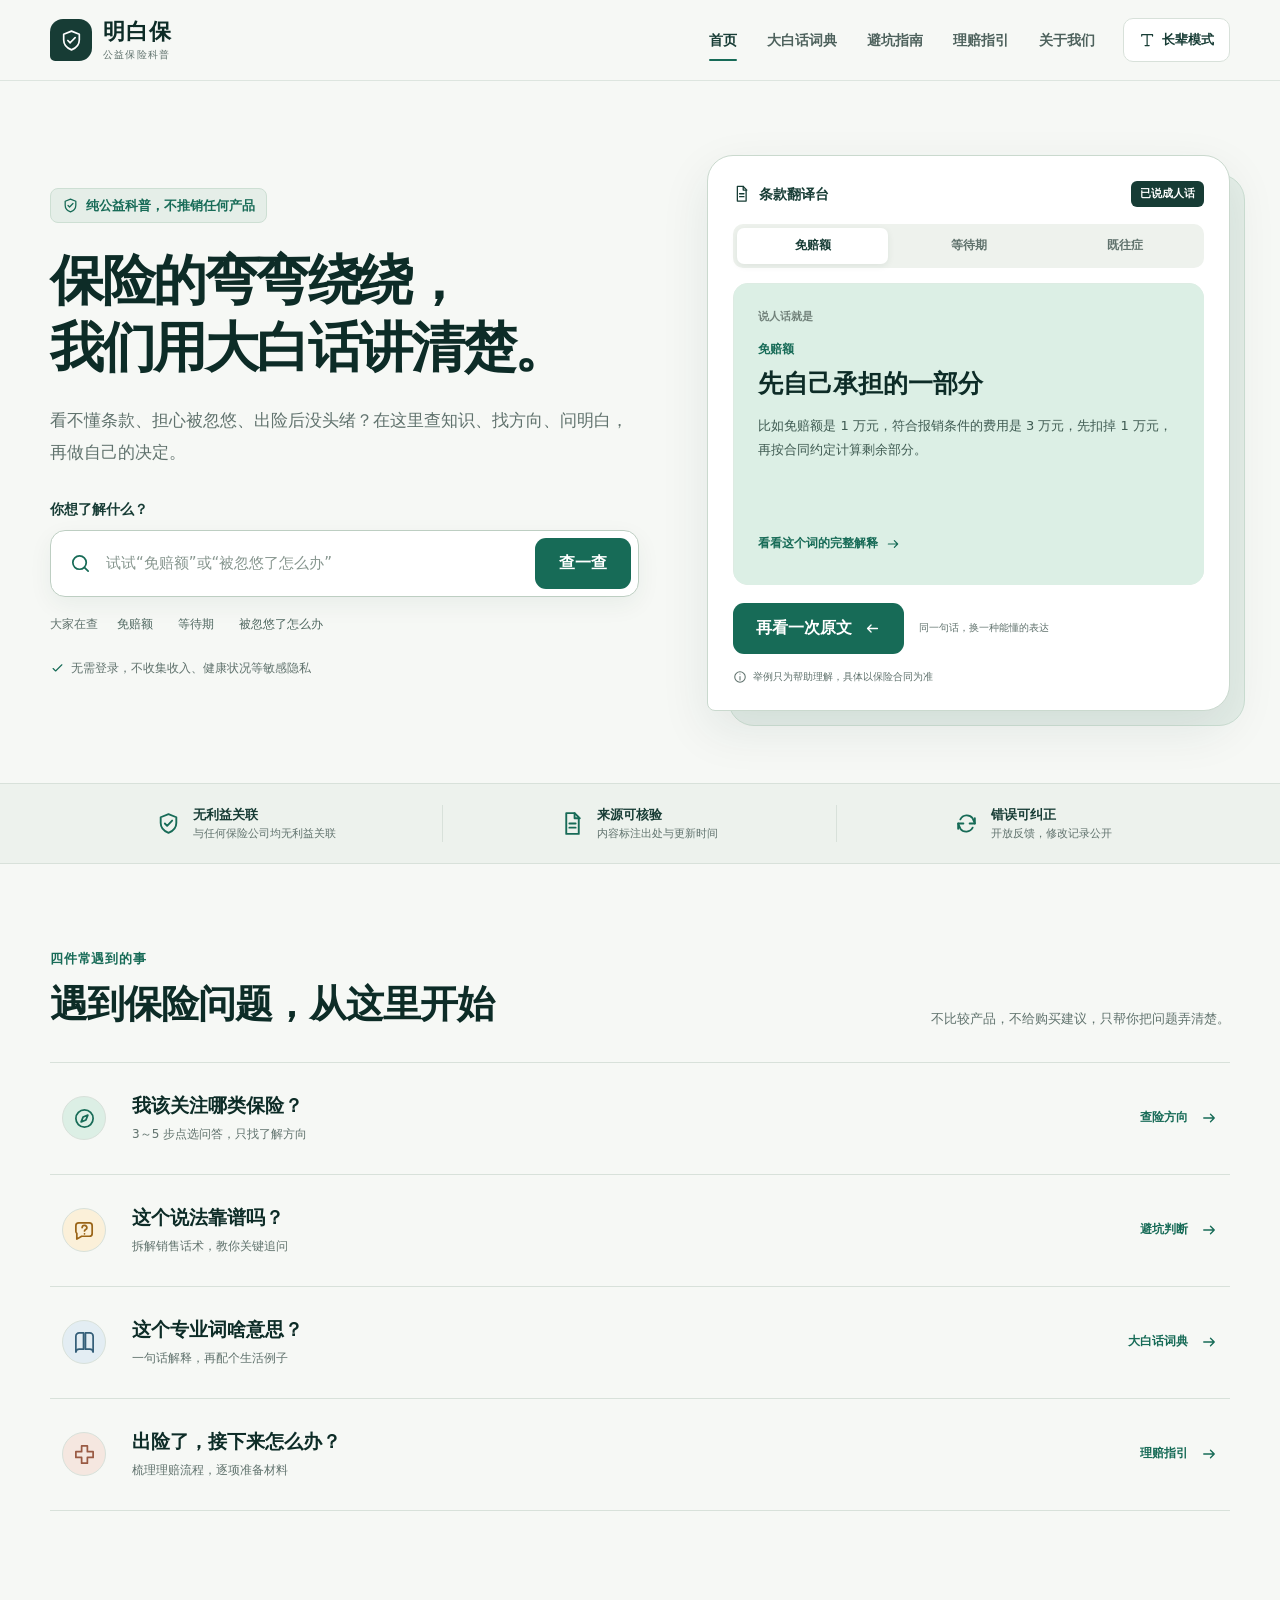
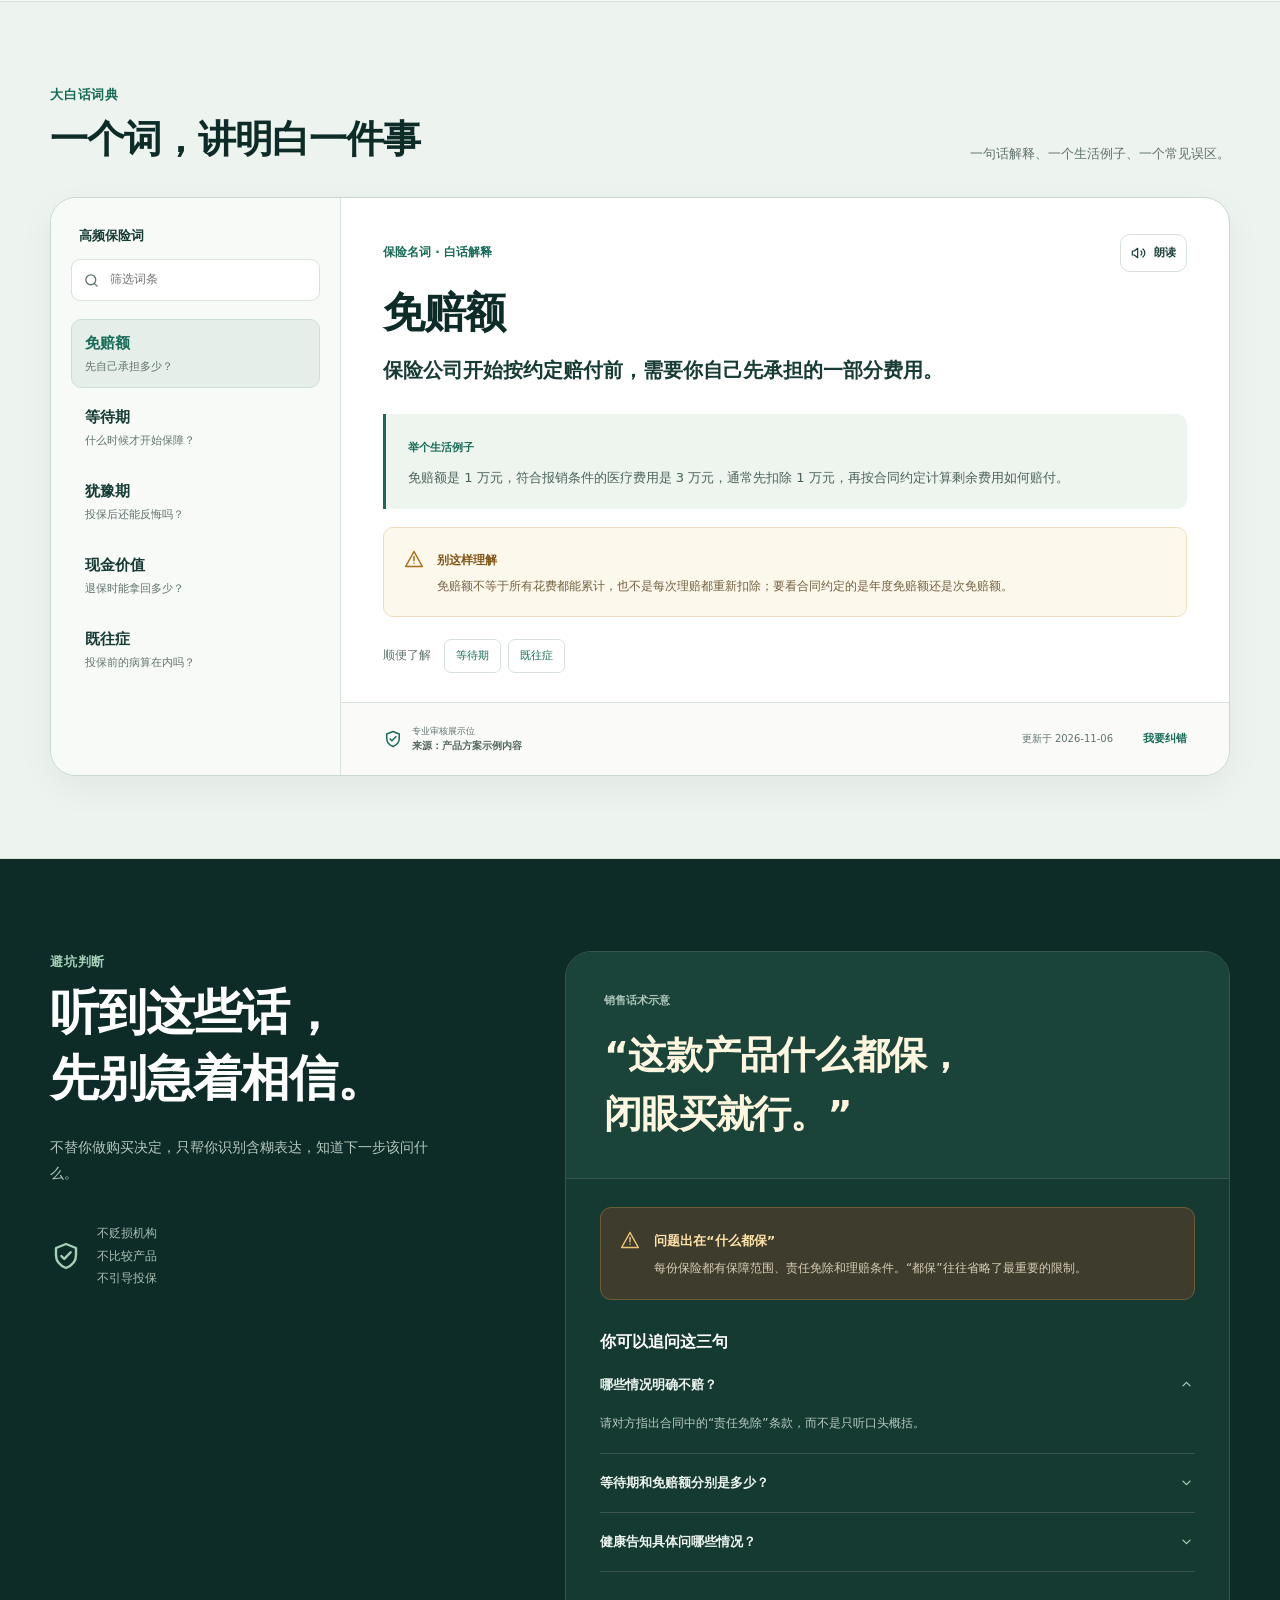
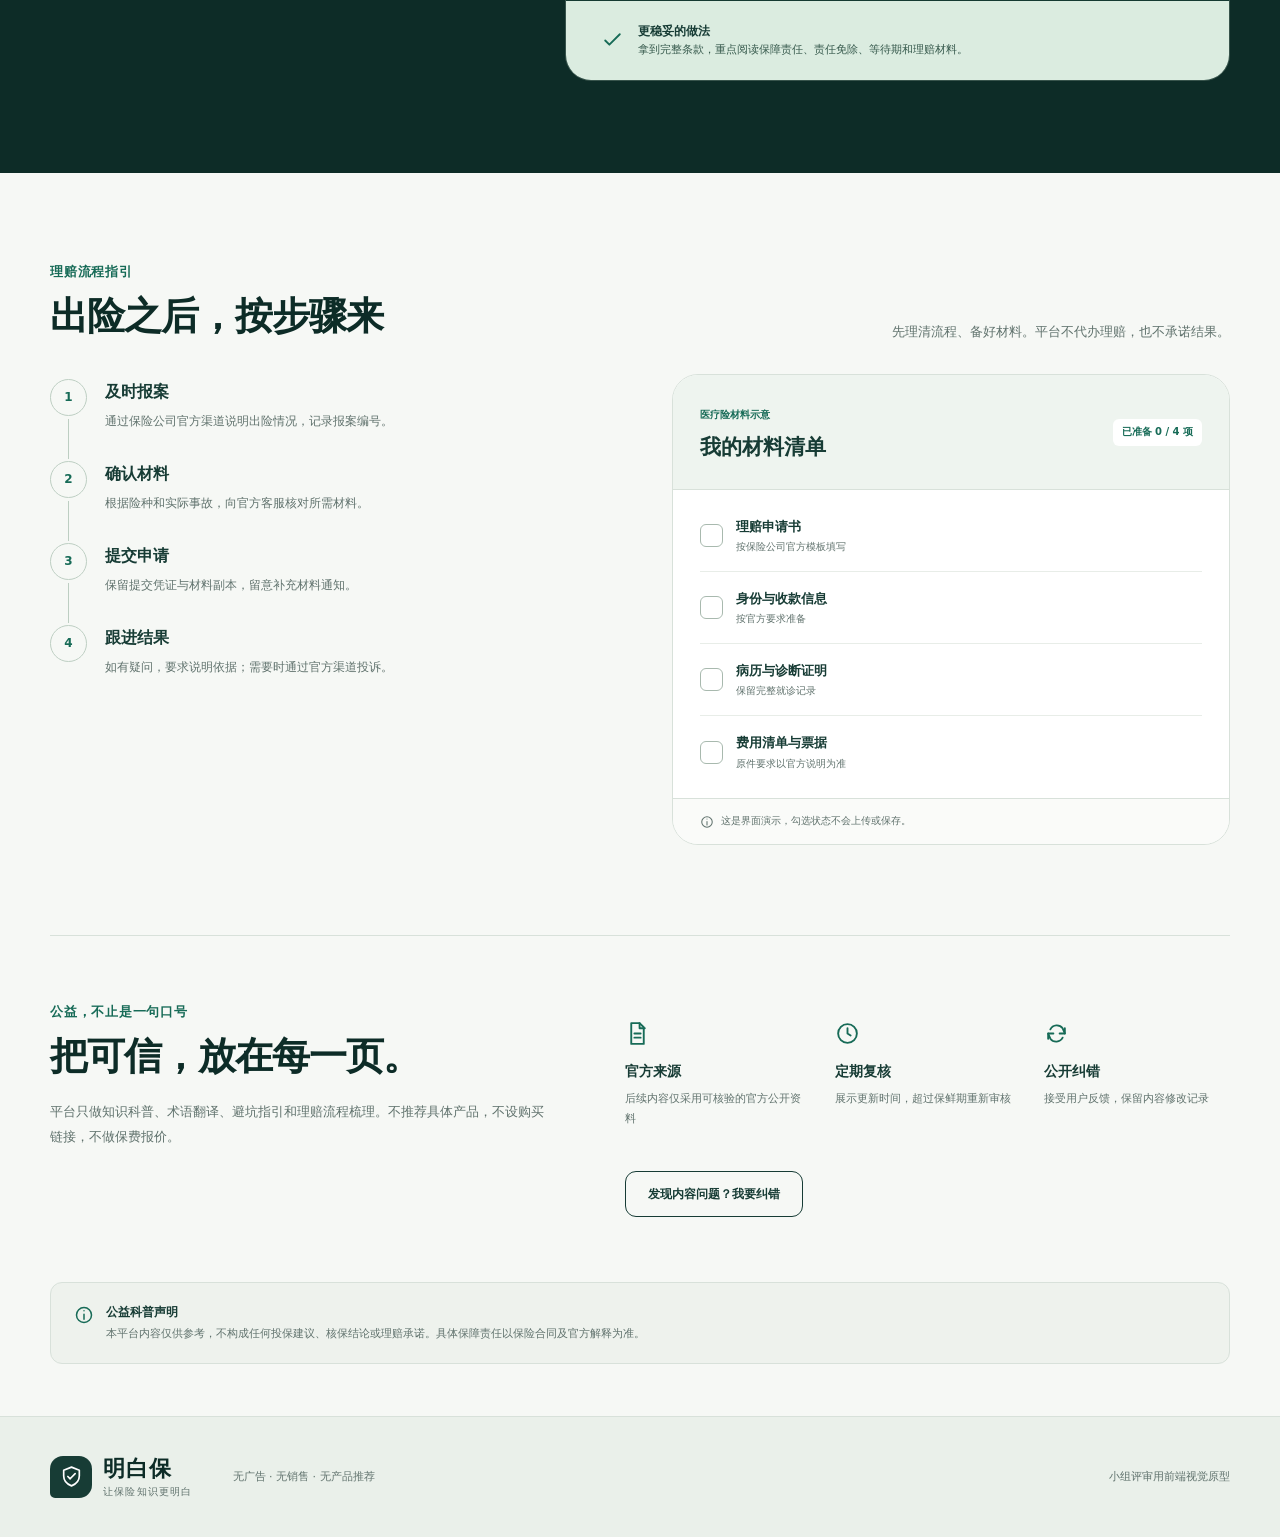
==== index.html @ 511a03c6 "Add files via upload" ====
<!doctype html>
<html lang="zh-CN">
<head>
  <meta charset="utf-8">
  <meta name="viewport" content="width=device-width, initial-scale=1">
  <meta name="description" content="明白保是一个不卖保险、没有广告的公益保险知识科普查询平台视觉原型。">
  <title>明白保｜公益保险知识科普</title>
  <link rel="icon" href="data:image/svg+xml,%3Csvg xmlns='http://www.w3.org/2000/svg' viewBox='0 0 64 64'%3E%3Crect width='64' height='64' rx='18' fill='%23173c35'/%3E%3Cpath d='M32 12 16 19v12c0 10 7 17 16 21 9-4 16-11 16-21V19L32 12Z' fill='none' stroke='white' stroke-width='4'/%3E%3Cpath d='m23 31 6 6 12-13' fill='none' stroke='white' stroke-width='4' stroke-linecap='round' stroke-linejoin='round'/%3E%3C/svg%3E">
  <link rel="stylesheet" href="styles.css">
  <script src="script.js" defer></script>
</head>
<body id="top">
  <a class="skip-link" href="#main">跳到主要内容</a>
  <svg class="icon-library" aria-hidden="true">
    <symbol id="i-search" viewBox="0 0 24 24"><circle cx="11" cy="11" r="7"></circle><path d="m20 20-4-4"></path></symbol>
    <symbol id="i-shield" viewBox="0 0 24 24"><path d="M12 3 4.5 6v5.5c0 4.7 3.2 7.8 7.5 9.5 4.3-1.7 7.5-4.8 7.5-9.5V6L12 3Z"></path><path d="m8.5 12 2.2 2.2 4.8-5"></path></symbol>
    <symbol id="i-compass" viewBox="0 0 24 24"><circle cx="12" cy="12" r="9"></circle><path d="m15.5 8.5-2 5-5 2 2-5 5-2Z"></path></symbol>
    <symbol id="i-message" viewBox="0 0 24 24"><path d="M20 15a3 3 0 0 1-3 3H9l-5 3v-6a3 3 0 0 1-1-2V7a3 3 0 0 1 3-3h11a3 3 0 0 1 3 3v8Z"></path><path d="M9.5 9a2.5 2.5 0 0 1 5 .5c0 1.5-2.5 1.5-2.5 3M12 15.5h.01"></path></symbol>
    <symbol id="i-book" viewBox="0 0 24 24"><path d="M3 5.5A3.5 3.5 0 0 1 6.5 2H11v17H6.5A3.5 3.5 0 0 0 3 22V5.5ZM21 5.5A3.5 3.5 0 0 0 17.5 2H13v17h4.5A3.5 3.5 0 0 1 21 22V5.5Z"></path></symbol>
    <symbol id="i-health" viewBox="0 0 24 24"><path d="M9 3h6v6h6v6h-6v6H9v-6H3V9h6V3Z"></path></symbol>
    <symbol id="i-arrow" viewBox="0 0 24 24"><path d="M5 12h14M14 7l5 5-5 5"></path></symbol>
    <symbol id="i-check" viewBox="0 0 24 24"><path d="m5 12 4 4L19 6"></path></symbol>
    <symbol id="i-type" viewBox="0 0 24 24"><path d="M4 6V4h16v2M9 20h6M12 4v16"></path></symbol>
    <symbol id="i-menu" viewBox="0 0 24 24"><path d="M4 7h16M4 12h16M4 17h16"></path></symbol>
    <symbol id="i-close" viewBox="0 0 24 24"><path d="m6 6 12 12M18 6 6 18"></path></symbol>
    <symbol id="i-file" viewBox="0 0 24 24"><path d="M6 2h8l4 4v16H6V2Z"></path><path d="M14 2v5h5M9 12h6M9 16h6"></path></symbol>
    <symbol id="i-info" viewBox="0 0 24 24"><circle cx="12" cy="12" r="9"></circle><path d="M12 11v6M12 7h.01"></path></symbol>
    <symbol id="i-alert" viewBox="0 0 24 24"><path d="m12 3 10 18H2L12 3Z"></path><path d="M12 9v5M12 17h.01"></path></symbol>
    <symbol id="i-clock" viewBox="0 0 24 24"><circle cx="12" cy="12" r="9"></circle><path d="M12 7v5l3 2"></path></symbol>
    <symbol id="i-refresh" viewBox="0 0 24 24"><path d="M20 7v5h-5M4 17v-5h5"></path><path d="M6.1 8a7 7 0 0 1 11.8-1L20 12M4 12l2.1 5a7 7 0 0 0 11.8-1"></path></symbol>
    <symbol id="i-volume" viewBox="0 0 24 24"><path d="M5 9H2v6h3l5 4V5L5 9ZM15 9a4 4 0 0 1 0 6M18 6a8 8 0 0 1 0 12"></path></symbol>
    <symbol id="i-chevron" viewBox="0 0 24 24"><path d="m7 10 5 5 5-5"></path></symbol>
  </svg>

  <header class="site-header">
    <div class="header-inner container">
      <a class="brand" href="#top" aria-label="明白保首页">
        <span class="brand-mark"><svg><use href="#i-shield"></use></svg></span>
        <span class="brand-name">明白保<small>公益保险科普</small></span>
      </a>
      <nav class="main-nav" id="main-nav" aria-label="主导航">
        <a class="active" href="#top">首页</a>
        <a href="#dictionary">大白话词典</a>
        <a href="#pitfalls">避坑指南</a>
        <a href="#claims">理赔指引</a>
        <a href="#about">关于我们</a>
      </nav>
      <div class="header-actions">
        <button class="elder-button" id="elder-toggle" type="button" aria-pressed="false">
          <svg><use href="#i-type"></use></svg><span>长辈模式</span>
        </button>
        <button class="menu-button icon-button" id="menu-toggle" type="button" aria-label="打开导航" aria-expanded="false" aria-controls="main-nav">
          <svg><use href="#i-menu"></use></svg>
        </button>
      </div>
    </div>
  </header>

  <section class="elder-toolbar" id="elder-toolbar" aria-label="长辈模式工具" hidden>
    <div class="container">
      <span><svg><use href="#i-check"></use></svg>简洁阅读模式：只保留重要内容</span>
      <button id="elder-read-page" type="button" aria-pressed="false"><svg><use href="#i-volume"></use></svg><span>朗读本页</span></button>
    </div>
  </section>

  <main id="main">
    <section class="hero container" aria-labelledby="hero-title">
      <div class="hero-copy">
        <div class="public-badge"><svg><use href="#i-shield"></use></svg>纯公益科普，不推销任何产品</div>
        <h1 id="hero-title">保险的弯弯绕绕，<br>我们用大白话讲清楚。</h1>
        <p class="hero-description">看不懂条款、担心被忽悠、出险后没头绪？在这里查知识、找方向、问明白，再做自己的决定。</p>
        <div class="search-area">
          <form class="hero-search" id="search-form" role="search">
            <label for="site-search">你想了解什么？</label>
            <div class="search-control">
              <svg><use href="#i-search"></use></svg>
              <input id="site-search" type="search" autocomplete="off" placeholder="试试“免赔额”或“被忽悠了怎么办”">
              <button class="primary-button" type="submit">查一查</button>
            </div>
            <div class="search-results" id="search-results" aria-live="polite" hidden></div>
          </form>
          <div class="quick-search" aria-label="热门搜索">
            <span>大家在查</span>
            <button type="button" data-query="免赔额">免赔额</button>
            <button type="button" data-query="等待期">等待期</button>
            <button type="button" data-query="被忽悠了怎么办">被忽悠了怎么办</button>
          </div>
        </div>
        <p class="privacy-note"><svg><use href="#i-check"></use></svg>无需登录，不收集收入、健康状况等敏感隐私</p>
      </div>

      <div class="translation-demo" id="translation-demo" aria-label="可操作的条款翻译示例">
        <div class="demo-heading">
          <span><svg><use href="#i-file"></use></svg>条款翻译台</span>
          <span class="demo-tag" id="translation-state">条款原文</span>
        </div>
        <div class="translation-picker" role="group" aria-label="选择一条示例条款">
          <button class="active" type="button" data-translation-term="免赔额">免赔额</button>
          <button type="button" data-translation-term="等待期">等待期</button>
          <button type="button" data-translation-term="既往症">既往症</button>
        </div>
        <div class="translation-stage" id="translation-stage">
          <div class="translation-layer original-layer" id="original-layer">
            <span class="excerpt-label">条款原文 · 示意</span>
            <p id="translation-original">“在一个保单年度内，符合约定的医疗费用，需先扣除年度免赔额，再按约定比例给付……”</p>
            <span class="layer-caption">每个字都认识，连起来却看不懂？</span>
          </div>
          <div class="translation-layer plain-layer" id="plain-layer" aria-hidden="true" inert>
            <span class="excerpt-label">说人话就是</span>
            <div class="term-line"><span id="translation-term">免赔额</span><strong id="translation-headline">先自己承担的一部分</strong></div>
            <p id="translation-example">比如免赔额是 1 万元，符合报销条件的费用是 3 万元，先扣掉 1 万元，再按合同约定计算剩余部分。</p>
            <button class="text-button" id="translation-more" type="button" data-open-term="免赔额">看看这个词的完整解释<svg><use href="#i-arrow"></use></svg></button>
          </div>
        </div>
        <div class="translation-actions">
          <button class="primary-button translate-button" id="translate-toggle" type="button" aria-pressed="false"><span>翻译成大白话</span><svg><use href="#i-arrow"></use></svg></button>
          <span>同一句话，换一种能懂的表达</span>
        </div>
        <div class="demo-footnote"><svg><use href="#i-info"></use></svg>举例只为帮助理解，具体以保险合同为准</div>
      </div>
    </section>

    <section class="trust-strip" aria-label="平台信任承诺">
      <div class="container trust-inner">
        <div><svg><use href="#i-shield"></use></svg><span><strong>无利益关联</strong>与任何保险公司均无利益关联</span></div>
        <div><svg><use href="#i-file"></use></svg><span><strong>来源可核验</strong>内容标注出处与更新时间</span></div>
        <div><svg><use href="#i-refresh"></use></svg><span><strong>错误可纠正</strong>开放反馈，修改记录公开</span></div>
      </div>
    </section>

    <section class="tasks-section container" aria-labelledby="tasks-title">
      <div class="section-heading">
        <div><p class="section-kicker">四件常遇到的事</p><h2 id="tasks-title">遇到保险问题，从这里开始</h2></div>
        <p>不比较产品，不给购买建议，只帮你把问题弄清楚。</p>
      </div>
      <div class="task-grid">
        <button class="task-card direction" type="button" id="direction-open">
          <span class="task-icon"><svg><use href="#i-compass"></use></svg></span>
          <span class="task-content"><strong>我该关注哪类保险？</strong><span>3～5 步点选问答，只找了解方向</span></span>
          <span class="task-action">查险方向<svg><use href="#i-arrow"></use></svg></span>
        </button>
        <a class="task-card warning" href="#pitfalls">
          <span class="task-icon"><svg><use href="#i-message"></use></svg></span>
          <span class="task-content"><strong>这个说法靠谱吗？</strong><span>拆解销售话术，教你关键追问</span></span>
          <span class="task-action">避坑判断<svg><use href="#i-arrow"></use></svg></span>
        </a>
        <a class="task-card dictionary" href="#dictionary">
          <span class="task-icon"><svg><use href="#i-book"></use></svg></span>
          <span class="task-content"><strong>这个专业词啥意思？</strong><span>一句话解释，再配个生活例子</span></span>
          <span class="task-action">大白话词典<svg><use href="#i-arrow"></use></svg></span>
        </a>
        <a class="task-card claims" href="#claims">
          <span class="task-icon"><svg><use href="#i-health"></use></svg></span>
          <span class="task-content"><strong>出险了，接下来怎么办？</strong><span>梳理理赔流程，逐项准备材料</span></span>
          <span class="task-action">理赔指引<svg><use href="#i-arrow"></use></svg></span>
        </a>
      </div>
    </section>

    <section class="dictionary-section" id="dictionary" aria-labelledby="dictionary-title">
      <div class="container">
        <div class="section-heading dictionary-heading">
          <div><p class="section-kicker">大白话词典</p><h2 id="dictionary-title">一个词，讲明白一件事</h2></div>
          <p>一句话解释、一个生活例子、一个常见误区。</p>
        </div>
        <div class="dictionary-workspace">
          <div class="term-browser">
            <label for="term-filter">高频保险词</label>
            <div class="term-filter"><svg><use href="#i-search"></use></svg><input id="term-filter" type="search" placeholder="筛选词条"></div>
            <div class="term-list" role="tablist" aria-label="保险词条">
              <button class="term-tab active" type="button" role="tab" aria-selected="true" data-term="免赔额"><span>免赔额</span><small>先自己承担多少？</small></button>
              <button class="term-tab" type="button" role="tab" aria-selected="false" data-term="等待期"><span>等待期</span><small>什么时候才开始保障？</small></button>
              <button class="term-tab" type="button" role="tab" aria-selected="false" data-term="犹豫期"><span>犹豫期</span><small>投保后还能反悔吗？</small></button>
              <button class="term-tab" type="button" role="tab" aria-selected="false" data-term="现金价值"><span>现金价值</span><small>退保时能拿回多少？</small></button>
              <button class="term-tab" type="button" role="tab" aria-selected="false" data-term="既往症"><span>既往症</span><small>投保前的病算在内吗？</small></button>
            </div>
          </div>
          <article class="term-article" aria-live="polite">
            <div class="article-topline"><span class="article-category">保险名词 · 白话解释</span><button class="sound-button" id="read-term" type="button"><svg><use href="#i-volume"></use></svg>朗读</button></div>
            <h3 id="term-title">免赔额</h3>
            <p class="term-plain" id="term-plain">保险公司开始按约定赔付前，需要你自己先承担的一部分费用。</p>
            <div class="example-box"><span>举个生活例子</span><p id="term-example">免赔额是 1 万元，符合报销条件的医疗费用是 3 万元，通常先扣除 1 万元，再按合同约定计算剩余费用如何赔付。</p></div>
            <div class="misconception"><svg><use href="#i-alert"></use></svg><div><strong>别这样理解</strong><p id="term-misconception">免赔额不等于所有花费都能累计，也不是每次理赔都重新扣除；要看合同约定的是年度免赔额还是次免赔额。</p></div></div>
            <div class="related-terms"><span>顺便了解</span><div id="related-terms"><button type="button" data-open-term="等待期">等待期</button><button type="button" data-open-term="既往症">既往症</button></div></div>
            <footer class="article-source"><div><svg><use href="#i-shield"></use></svg><span>专业审核展示位<strong>来源：产品方案示例内容</strong></span></div><span class="update-time">更新于 2026-11-06</span><button type="button" class="correction-open">我要纠错</button></footer>
          </article>
        </div>
      </div>
    </section>

    <section class="pitfalls-section" id="pitfalls" aria-labelledby="pitfalls-title">
      <div class="container pitfalls-layout">
        <div class="pitfalls-intro">
          <p class="section-kicker">避坑判断</p>
          <h2 id="pitfalls-title">听到这些话，<br>先别急着相信。</h2>
          <p>不替你做购买决定，只帮你识别含糊表达，知道下一步该问什么。</p>
          <div class="pitfall-rule"><svg><use href="#i-shield"></use></svg><span>不贬损机构<br>不比较产品<br>不引导投保</span></div>
        </div>
        <div class="pitch-analysis">
          <div class="pitch-quote"><span>销售话术示意</span><blockquote>“这款产品什么都保，<br>闭眼买就行。”</blockquote></div>
          <div class="risk-point"><svg><use href="#i-alert"></use></svg><div><strong>问题出在“什么都保”</strong><p>每份保险都有保障范围、责任免除和理赔条件。“都保”往往省略了最重要的限制。</p></div></div>
          <div class="questions-block">
            <h3>你可以追问这三句</h3>
            <details open><summary>哪些情况明确不赔？<svg><use href="#i-chevron"></use></svg></summary><p>请对方指出合同中的“责任免除”条款，而不是只听口头概括。</p></details>
            <details><summary>等待期和免赔额分别是多少？<svg><use href="#i-chevron"></use></svg></summary><p>问清时间、金额和计算方式，并核对合同对应位置。</p></details>
            <details><summary>健康告知具体问哪些情况？<svg><use href="#i-chevron"></use></svg></summary><p>按书面问题如实回答，不凭“这个不用说”的口头承诺省略。</p></details>
          </div>
          <div class="correct-action"><svg><use href="#i-check"></use></svg><span><strong>更稳妥的做法</strong>拿到完整条款，重点阅读保障责任、责任免除、等待期和理赔材料。</span></div>
        </div>
      </div>
    </section>

    <section class="claims-section container" id="claims" aria-labelledby="claims-title">
      <div class="section-heading">
        <div><p class="section-kicker">理赔流程指引</p><h2 id="claims-title">出险之后，按步骤来</h2></div>
        <p>先理清流程、备好材料。平台不代办理赔，也不承诺结果。</p>
      </div>
      <div class="claims-layout">
        <ol class="claim-timeline">
          <li><span>1</span><div><strong>及时报案</strong><p>通过保险公司官方渠道说明出险情况，记录报案编号。</p></div></li>
          <li><span>2</span><div><strong>确认材料</strong><p>根据险种和实际事故，向官方客服核对所需材料。</p></div></li>
          <li><span>3</span><div><strong>提交申请</strong><p>保留提交凭证与材料副本，留意补充材料通知。</p></div></li>
          <li><span>4</span><div><strong>跟进结果</strong><p>如有疑问，要求说明依据；需要时通过官方渠道投诉。</p></div></li>
        </ol>
        <div class="materials-card">
          <div class="materials-heading"><div><span>医疗险材料示意</span><h3>我的材料清单</h3></div><span id="material-progress">已准备 0 / 4 项</span></div>
          <div class="material-list">
            <label><input type="checkbox"><span class="custom-check"><svg><use href="#i-check"></use></svg></span><span><strong>理赔申请书</strong><small>按保险公司官方模板填写</small></span></label>
            <label><input type="checkbox"><span class="custom-check"><svg><use href="#i-check"></use></svg></span><span><strong>身份与收款信息</strong><small>按官方要求准备</small></span></label>
            <label><input type="checkbox"><span class="custom-check"><svg><use href="#i-check"></use></svg></span><span><strong>病历与诊断证明</strong><small>保留完整就诊记录</small></span></label>
            <label><input type="checkbox"><span class="custom-check"><svg><use href="#i-check"></use></svg></span><span><strong>费用清单与票据</strong><small>原件要求以官方说明为准</small></span></label>
          </div>
          <p class="materials-note"><svg><use href="#i-info"></use></svg>这是界面演示，勾选状态不会上传或保存。</p>
        </div>
      </div>
    </section>

    <section class="about-section container" id="about" aria-labelledby="about-title">
      <div class="about-copy"><p class="section-kicker">公益，不止是一句口号</p><h2 id="about-title">把可信，放在每一页。</h2><p>平台只做知识科普、术语翻译、避坑指引和理赔流程梳理。不推荐具体产品，不设购买链接，不做保费报价。</p></div>
      <div class="about-principles">
        <div><svg><use href="#i-file"></use></svg><strong>官方来源</strong><span>后续内容仅采用可核验的官方公开资料</span></div>
        <div><svg><use href="#i-clock"></use></svg><strong>定期复核</strong><span>展示更新时间，超过保鲜期重新审核</span></div>
        <div><svg><use href="#i-refresh"></use></svg><strong>公开纠错</strong><span>接受用户反馈，保留内容修改记录</span></div>
      </div>
      <button class="secondary-button correction-open" type="button">发现内容问题？我要纠错</button>
    </section>

    <div class="disclaimer container" role="note"><svg><use href="#i-info"></use></svg><p><strong>公益科普声明</strong>本平台内容仅供参考，不构成任何投保建议、核保结论或理赔承诺。具体保障责任以保险合同及官方解释为准。</p></div>
  </main>

  <footer class="site-footer">
    <div class="container footer-inner">
      <a class="brand footer-brand" href="#top"><span class="brand-mark"><svg><use href="#i-shield"></use></svg></span><span class="brand-name">明白保<small>让保险知识更明白</small></span></a>
      <p>无广告 · 无销售 · 无产品推荐</p>
      <p class="prototype-label">小组评审用前端视觉原型</p>
    </div>
  </footer>

  <dialog class="direction-dialog" id="direction-dialog" aria-labelledby="direction-title">
    <button class="dialog-close icon-button" type="button" data-close-dialog aria-label="关闭"><svg><use href="#i-close"></use></svg></button>
    <div class="dialog-badge"><svg><use href="#i-compass"></use></svg>查险方向 · 交互预览</div>
    <h2 id="direction-title">先了解你，再给出关注方向</h2>
    <p class="dialog-description">不采集收入，不推荐具体产品。以下为静态演示。</p>
    <div class="wizard-progress"><span id="wizard-progress-bar"></span></div>
    <div id="wizard-content"></div>
    <p class="wizard-note"><svg><use href="#i-shield"></use></svg>结果仅用于知识科普，不构成投保建议</p>
  </dialog>

  <dialog class="correction-dialog" id="correction-dialog" aria-labelledby="correction-title">
    <button class="dialog-close icon-button" type="button" data-close-dialog aria-label="关闭"><svg><use href="#i-close"></use></svg></button>
    <div class="dialog-badge"><svg><use href="#i-refresh"></use></svg>内容纠错</div>
    <h2 id="correction-title">哪里需要改正？</h2>
    <p class="dialog-description">无需填写姓名或联系方式。当前为外观原型，不会发送数据。</p>
    <form id="correction-form">
      <label for="correction-content">问题描述</label>
      <textarea id="correction-content" rows="5" required placeholder="请指出词条内容、来源或其他问题"></textarea>
      <button class="primary-button" type="submit">预览提交反馈</button>
    </form>
  </dialog>

  <div class="toast" id="toast" role="status" hidden></div>
</body>
</html>
---- styles.css ----
@charset "UTF-8";

:root {
  --ink: #173c35;
  --ink-deep: #0d2c27;
  --text: #243b36;
  --muted: #60726d;
  --paper: #f6f8f5;
  --white: #ffffff;
  --sage: #e5eee8;
  --sage-deep: #cddfd3;
  --green: #176b57;
  --green-hover: #105544;
  --mint: #dcefe5;
  --amber: #d79a38;
  --amber-soft: #fbf0d9;
  --blue-soft: #e3edf3;
  --red-soft: #f5e7e0;
  --border: #d8e1da;
  --focus: #246fd1;
  --ease-out: cubic-bezier(0.23, 1, 0.32, 1);
  --ease-in-out: cubic-bezier(0.77, 0, 0.175, 1);
  --shadow: 0 18px 50px rgba(23, 60, 53, 0.09);
  --radius-large: 26px;
  --radius-medium: 16px;
  color-scheme: light;
  font-family: "Microsoft YaHei", "PingFang SC", "Noto Sans CJK SC", system-ui, sans-serif;
  font-size: 16px;
  scroll-behavior: smooth;
}

:root.large-text { font-size: 118.75%; }

* { box-sizing: border-box; }
body { margin: 0; background: var(--paper); color: var(--text); line-height: 1.65; -webkit-font-smoothing: antialiased; }
button, input, textarea { font: inherit; }
button, a { -webkit-tap-highlight-color: transparent; }
button { color: inherit; }
a { color: inherit; text-decoration: none; }
button { cursor: pointer; }
svg { width: 1.25em; height: 1.25em; fill: none; stroke: currentColor; stroke-width: 1.8; stroke-linecap: round; stroke-linejoin: round; flex: 0 0 auto; }
p, h1, h2, h3, blockquote { margin: 0; }
button, input, textarea, summary { outline-offset: 4px; }
:focus-visible { outline: 3px solid var(--focus); }
::selection { background: #c6e5d5; color: var(--ink-deep); }
[hidden] { display: none !important; }
section[id] { scroll-margin-top: 100px; }
.container { width: min(1180px, calc(100% - 48px)); margin-inline: auto; }
.icon-library { position: absolute; width: 0; height: 0; overflow: hidden; }
.skip-link { position: fixed; z-index: 100; left: 16px; top: 12px; padding: 10px 16px; background: var(--white); color: var(--ink); border-radius: 8px; transform: translateY(-160%); }
.skip-link:focus { transform: translateY(0); }

.site-header { position: sticky; z-index: 30; top: 0; background: rgba(246, 248, 245, 0.94); border-bottom: 1px solid rgba(216, 225, 218, 0.8); backdrop-filter: blur(16px); }
.header-inner { min-height: 80px; display: flex; align-items: center; justify-content: space-between; gap: 28px; }
.brand { display: inline-flex; align-items: center; gap: 11px; flex: 0 0 auto; }
.brand-mark { display: grid; place-items: center; width: 42px; height: 42px; border-radius: 13px 13px 13px 5px; background: var(--ink); color: var(--white); }
.brand-mark svg { width: 25px; height: 25px; stroke-width: 1.6; }
.brand-name { color: var(--ink-deep); font-size: 22px; font-weight: 800; line-height: 1.15; letter-spacing: 0.04em; }
.brand-name small { display: block; margin-top: 5px; color: var(--muted); font-size: 10px; font-weight: 500; letter-spacing: 0.12em; }
.main-nav { display: flex; align-items: center; gap: 30px; margin-left: auto; }
.main-nav a { position: relative; padding: 26px 0 24px; color: #4e625d; font-size: 14px; font-weight: 600; white-space: nowrap; transition: color 160ms ease; }
.main-nav a::after { content: ""; position: absolute; left: 0; right: 0; bottom: 16px; height: 2px; border-radius: 2px; background: var(--green); transform: scaleX(0); transition: transform 180ms var(--ease-out); }
.main-nav a.active { color: var(--ink); }
.main-nav a.active::after { transform: scaleX(1); }
.header-actions { display: flex; align-items: center; gap: 8px; }
.elder-button, .sound-button { min-height: 44px; display: inline-flex; align-items: center; justify-content: center; gap: 7px; padding: 9px 15px; border: 1px solid var(--border); border-radius: 10px; background: var(--white); color: var(--ink); font-size: 13px; font-weight: 700; transition: background-color 160ms ease, border-color 160ms ease, transform 140ms var(--ease-out); }
.elder-button[aria-pressed="true"] { background: var(--ink); border-color: var(--ink); color: var(--white); }
.icon-button { width: 44px; height: 44px; display: inline-grid; place-items: center; padding: 0; border: 0; border-radius: 10px; background: transparent; }
.menu-button { display: none; }
.primary-button, .secondary-button { min-height: 46px; display: inline-flex; align-items: center; justify-content: center; padding: 11px 22px; border: 1px solid transparent; border-radius: 11px; font-weight: 700; transition: background-color 160ms ease, transform 140ms var(--ease-out); }
.primary-button { background: var(--green); color: var(--white); }
.secondary-button { background: transparent; border-color: var(--ink); color: var(--ink); }
.primary-button:active, .secondary-button:active, .elder-button:active, .sound-button:active, .text-button:active, .task-card:active { transform: scale(0.98); }

.hero { display: grid; grid-template-columns: minmax(0, 1.06fr) minmax(400px, 0.94fr); gap: 68px; align-items: center; padding-top: 74px; padding-bottom: 72px; }
.public-badge { width: fit-content; display: flex; align-items: center; gap: 7px; margin-bottom: 24px; padding: 6px 11px; border: 1px solid var(--sage-deep); border-radius: 8px; background: var(--sage); color: var(--green); font-size: 13px; font-weight: 700; }
.public-badge svg { width: 17px; height: 17px; }
.hero h1 { max-width: 680px; color: var(--ink-deep); font-size: clamp(40px, 4.2vw, 62px); font-weight: 800; line-height: 1.25; letter-spacing: -0.045em; }
.hero-description { max-width: 590px; margin-top: 24px; color: var(--muted); font-size: 17px; line-height: 1.85; }
.search-area { position: relative; margin-top: 30px; }
.hero-search { position: relative; z-index: 5; }
.hero-search > label { display: block; margin-bottom: 9px; color: var(--ink); font-size: 14px; font-weight: 700; }
.search-control { min-height: 64px; display: flex; align-items: center; gap: 12px; padding: 7px 7px 7px 18px; border: 1px solid #bdcec2; border-radius: 15px; background: var(--white); box-shadow: 0 8px 25px rgba(23, 60, 53, 0.06); transition: border-color 160ms ease, box-shadow 160ms ease; }
.search-control:focus-within { border-color: var(--green); box-shadow: 0 0 0 4px rgba(23, 107, 87, 0.1); }
.search-control > svg { width: 23px; height: 23px; color: var(--green); }
.search-control input { min-width: 0; flex: 1; border: 0; outline: 0; background: transparent; color: var(--ink-deep); font-size: 15px; }
.search-control input::placeholder { color: #87968f; }
.search-control .primary-button { min-height: 48px; padding-inline: 23px; }
.quick-search { display: flex; flex-wrap: wrap; align-items: center; gap: 7px; margin-top: 12px; color: var(--muted); font-size: 12px; }
.quick-search > span { margin-right: 3px; }
.quick-search button { min-height: 32px; padding: 4px 9px; border: 0; border-radius: 7px; background: transparent; color: #4f6760; }
.quick-search button:hover { background: var(--sage); }
.privacy-note { display: flex; align-items: center; gap: 6px; margin-top: 18px; color: var(--muted); font-size: 12px; }
.privacy-note svg { width: 15px; height: 15px; color: var(--green); }
.search-results { position: absolute; top: calc(100% + 8px); left: 0; right: 0; overflow: hidden; padding: 7px; border: 1px solid var(--border); border-radius: 14px; background: var(--white); box-shadow: var(--shadow); transform-origin: top center; transition: opacity 160ms var(--ease-out), transform 160ms var(--ease-out); }
.search-results:not([hidden]) { opacity: 1; transform: translateY(0) scale(1); }
@starting-style { .search-results:not([hidden]) { opacity: 0; transform: translateY(-4px) scale(0.98); } }
.search-results button, .search-results a { width: 100%; display: flex; align-items: center; gap: 12px; min-height: 56px; padding: 10px 12px; border: 0; border-radius: 9px; background: transparent; text-align: left; }
.search-results button:hover, .search-results a:hover { background: var(--sage); }
.search-results button > svg, .search-results a > svg { color: var(--green); }
.search-results button span, .search-results a span { flex: 1; }
.search-results strong { display: block; color: var(--ink); font-size: 14px; }
.search-results small { display: block; color: var(--muted); font-size: 12px; }
.search-empty { padding: 18px 14px; color: var(--muted); font-size: 14px; }

.translation-demo { position: relative; padding: 25px; border: 1px solid #cad9ce; border-radius: var(--radius-large) var(--radius-large) var(--radius-large) 8px; background: var(--white); box-shadow: var(--shadow); }
.translation-demo::before { content: ""; position: absolute; z-index: -1; inset: 18px -16px -16px 20px; border: 1px solid var(--sage-deep); border-radius: var(--radius-large); background: var(--sage); }
.demo-heading { display: flex; align-items: center; justify-content: space-between; gap: 12px; padding-bottom: 17px; }
.demo-heading > span:first-child { display: flex; align-items: center; gap: 8px; color: var(--ink); font-size: 14px; font-weight: 800; }
.demo-tag { padding: 4px 9px; border-radius: 6px; background: var(--mint); color: var(--green); font-size: 11px; font-weight: 700; transition: background-color 160ms ease, color 160ms ease; }
.translation-demo.is-translated .demo-tag { background: var(--ink); color: var(--white); }
.translation-picker { display: flex; gap: 5px; margin-bottom: 15px; padding: 4px; border-radius: 10px; background: #eef2ed; }
.translation-picker button { min-height: 36px; flex: 1; padding: 6px 10px; border: 0; border-radius: 7px; background: transparent; color: var(--muted); font-size: 12px; font-weight: 700; transition: background-color 150ms ease, color 150ms ease, transform 140ms var(--ease-out); }
.translation-picker button.active { background: var(--white); color: var(--ink); box-shadow: 0 2px 7px rgba(23, 60, 53, 0.08); }
.translation-picker button:active { transform: scale(0.97); }
.translation-stage { display: grid; min-height: 302px; }
.translation-layer { grid-area: 1 / 1; min-width: 0; padding: 25px; border-radius: 15px; }
.original-layer { display: flex; flex-direction: column; border: 1px solid #e0e5df; background: #f5f6f3; transition: opacity 160ms var(--ease-out), transform 160ms var(--ease-out); }
.excerpt-label { color: #71817a; font-size: 11px; font-weight: 700; }
.original-layer > p { margin-top: 19px; color: #53655e; font-family: "SimSun", "Songti SC", serif; font-size: 17px; line-height: 2.05; }
.layer-caption { margin-top: auto; padding-top: 24px; color: #7b8a84; font-size: 11px; }
.plain-layer { display: flex; flex-direction: column; background: var(--mint); clip-path: inset(0 100% 0 0); opacity: 0; pointer-events: none; transform: translateY(8px); transition: clip-path 420ms var(--ease-in-out), opacity 180ms var(--ease-out), transform 420ms var(--ease-in-out); }
.translation-demo.is-translated .original-layer { opacity: 0; pointer-events: none; transform: translateY(-5px); }
.translation-demo.is-translated .plain-layer { clip-path: inset(0 0 0 0); opacity: 1; pointer-events: auto; transform: translateY(0); }
.term-line { display: flex; flex-direction: column; gap: 6px; margin-top: 14px; }
.term-line > span { color: var(--green); font-size: 12px; font-weight: 700; }
.term-line strong { color: var(--ink-deep); font-size: 25px; line-height: 1.4; }
.plain-layer > p { margin-top: 13px; color: #3f5b52; font-size: 13px; line-height: 1.85; }
.text-button { min-height: 44px; display: inline-flex; align-items: center; gap: 7px; margin-top: auto; padding: 12px 0 0; border: 0; background: transparent; color: var(--green); font-size: 12px; font-weight: 800; align-self: flex-start; }
.text-button svg { width: 16px; height: 16px; transition: transform 160ms var(--ease-out); }
.translation-actions { display: flex; align-items: center; gap: 15px; margin-top: 18px; }
.translate-button { gap: 12px; flex: 0 0 auto; }
.translate-button svg { width: 17px; height: 17px; transition: transform 200ms var(--ease-out); }
.translation-demo.is-translated .translate-button svg { transform: rotate(180deg); }
.translation-actions > span { color: var(--muted); font-size: 10px; line-height: 1.6; }
.demo-footnote { display: flex; align-items: center; gap: 6px; margin-top: 15px; color: var(--muted); font-size: 10px; }
.demo-footnote svg { width: 14px; height: 14px; }

.trust-strip { border-block: 1px solid var(--border); background: #edf2ed; }
.trust-inner { display: grid; grid-template-columns: repeat(3, 1fr); padding-block: 21px; }
.trust-inner > div { display: flex; align-items: center; justify-content: center; gap: 12px; padding-inline: 26px; border-right: 1px solid var(--border); }
.trust-inner > div:last-child { border-right: 0; }
.trust-inner svg { width: 25px; height: 25px; color: var(--green); }
.trust-inner span { color: var(--muted); font-size: 11px; line-height: 1.55; }
.trust-inner strong { display: block; color: var(--ink); font-size: 13px; }

.tasks-section { padding-top: 84px; padding-bottom: 90px; }
.section-heading { display: flex; align-items: flex-end; justify-content: space-between; gap: 40px; margin-bottom: 32px; }
.section-kicker { margin-bottom: 8px; color: var(--green); font-size: 13px; font-weight: 800; letter-spacing: 0.06em; }
.section-heading h2, .about-copy h2, .pitfalls-intro h2 { color: var(--ink-deep); font-size: clamp(29px, 3vw, 40px); line-height: 1.35; letter-spacing: -0.025em; }
.section-heading > p { max-width: 370px; color: var(--muted); font-size: 13px; text-align: right; }
.task-grid { display: grid; grid-template-columns: 1fr; border-top: 1px solid var(--border); }
.task-card { min-height: 112px; display: grid; grid-template-columns: 48px minmax(0, 1fr) auto; align-items: center; gap: 22px; padding: 20px 12px; border: 0; border-bottom: 1px solid var(--border); border-radius: 0; background: transparent; text-align: left; transition: background-color 160ms ease, transform 140ms var(--ease-out); }
.task-icon { width: 44px; height: 44px; display: grid; place-items: center; border: 1px solid var(--border); border-radius: 50%; color: var(--ink); }
.task-icon svg { width: 23px; height: 23px; }
.direction .task-icon { background: var(--mint); color: var(--green); }
.warning .task-icon { background: var(--amber-soft); color: #9a6417; }
.dictionary .task-icon { background: var(--blue-soft); color: #345e78; }
.claims .task-icon { background: var(--red-soft); color: #995a43; }
.task-content strong { display: block; color: var(--ink-deep); font-size: 19px; line-height: 1.5; }
.task-content > span { display: block; margin-top: 5px; color: var(--muted); font-size: 12px; }
.task-action { display: flex; align-items: center; gap: 12px; padding-left: 20px; color: var(--green); font-size: 12px; font-weight: 700; white-space: nowrap; }
.task-action svg { width: 18px; height: 18px; transition: transform 160ms var(--ease-out); }

.dictionary-section { padding-block: 82px; border-block: 1px solid var(--border); background: #edf3ee; }
.dictionary-workspace { display: grid; grid-template-columns: 290px minmax(0, 1fr); overflow: hidden; border: 1px solid #cad8ce; border-radius: var(--radius-large); background: var(--white); box-shadow: 0 12px 35px rgba(23, 60, 53, 0.05); }
.term-browser { padding: 27px 20px; border-right: 1px solid var(--border); background: #f8faf7; }
.term-browser > label { display: block; padding-inline: 8px; color: var(--ink); font-size: 13px; font-weight: 800; }
.term-filter { display: flex; align-items: center; gap: 8px; margin-top: 13px; padding: 0 11px; border: 1px solid var(--border); border-radius: 9px; background: var(--white); }
.term-filter svg { width: 17px; height: 17px; color: var(--muted); }
.term-filter input { width: 100%; min-height: 40px; border: 0; outline: 0; background: transparent; font-size: 12px; }
.term-list { display: flex; flex-direction: column; gap: 5px; margin-top: 18px; }
.term-tab { min-height: 65px; padding: 11px 13px; border: 1px solid transparent; border-radius: 10px; background: transparent; text-align: left; transition: background-color 150ms ease, border-color 150ms ease, transform 140ms var(--ease-out); }
.term-tab > span { display: block; color: var(--ink); font-size: 15px; font-weight: 800; }
.term-tab small { display: block; margin-top: 2px; color: var(--muted); font-size: 11px; }
.term-tab.active { border-color: var(--sage-deep); background: var(--sage); }
.term-tab.active > span { color: var(--green); }
.term-tab:active { transform: scale(0.98); }
.term-article { padding: 36px 42px 0; }
.article-topline { display: flex; align-items: center; justify-content: space-between; gap: 20px; }
.article-category { color: var(--green); font-size: 12px; font-weight: 700; }
.sound-button { min-height: 38px; padding: 6px 10px; background: transparent; font-size: 11px; }
.sound-button svg { width: 16px; height: 16px; }
.term-article h3 { margin-top: 14px; color: var(--ink-deep); font-size: 42px; line-height: 1.3; letter-spacing: -0.03em; }
.term-plain { max-width: 690px; margin-top: 13px; color: var(--ink); font-size: 20px; font-weight: 600; line-height: 1.75; }
.example-box { margin-top: 26px; padding: 19px 22px; border-left: 3px solid var(--green); border-radius: 0 10px 10px 0; background: #eef5ef; }
.example-box > span { color: var(--green); font-size: 11px; font-weight: 800; }
.example-box p { margin-top: 6px; color: #4a625a; font-size: 13px; line-height: 1.85; }
.misconception { display: flex; gap: 13px; margin-top: 18px; padding: 18px 20px; border: 1px solid #eeddbd; border-radius: 10px; background: #fdf8ec; }
.misconception > svg { margin-top: 3px; color: #a66c16; }
.misconception strong { color: #805616; font-size: 12px; }
.misconception p { margin-top: 4px; color: #715f3e; font-size: 12px; line-height: 1.8; }
.related-terms { display: flex; align-items: center; gap: 13px; margin-top: 22px; color: var(--muted); font-size: 12px; }
.related-terms > div { display: flex; gap: 7px; }
.related-terms button { min-height: 34px; padding: 4px 11px; border: 1px solid var(--border); border-radius: 7px; background: transparent; color: var(--green); font-size: 11px; }
.article-source { display: flex; align-items: center; gap: 20px; margin: 29px -42px 0; padding: 18px 42px; border-top: 1px solid var(--border); background: #fafbf9; }
.article-source > div { display: flex; align-items: center; gap: 9px; }
.article-source svg { color: var(--green); }
.article-source > div span { color: var(--muted); font-size: 9px; line-height: 1.5; }
.article-source > div strong { display: block; color: #53665f; font-size: 10px; font-weight: 600; }
.update-time { margin-left: auto; color: var(--muted); font-size: 10px; white-space: nowrap; }
.article-source > button { min-height: 36px; padding: 4px 0 4px 10px; border: 0; background: transparent; color: var(--green); font-size: 11px; font-weight: 700; }

.pitfalls-section { padding-block: 92px; background: var(--ink-deep); color: #d7e4de; }
.pitfalls-layout { display: grid; grid-template-columns: 0.78fr 1.22fr; gap: 90px; align-items: start; }
.pitfalls-intro { position: sticky; top: 125px; }
.pitfalls-intro .section-kicker { color: #a6cfb8; }
.pitfalls-intro h2 { color: var(--white); font-size: clamp(35px, 3.8vw, 50px); }
.pitfalls-intro > p:not(.section-kicker) { max-width: 390px; margin-top: 22px; color: #b5c8c0; font-size: 14px; line-height: 1.9; }
.pitfall-rule { display: flex; align-items: center; gap: 15px; margin-top: 35px; color: #a8bdb4; font-size: 12px; line-height: 1.9; }
.pitfall-rule svg { width: 32px; height: 32px; color: #a6cfb8; }
.pitch-analysis { overflow: hidden; border: 1px solid #38544c; border-radius: var(--radius-large); background: #153a32; }
.pitch-quote { padding: 34px 38px; border-bottom: 1px solid #38544c; background: #1a4339; }
.pitch-quote > span { color: #afc6bb; font-size: 11px; font-weight: 700; }
.pitch-quote blockquote { margin-top: 14px; color: #fff6df; font-size: clamp(26px, 3vw, 38px); font-weight: 700; line-height: 1.55; letter-spacing: -0.02em; }
.risk-point { display: flex; gap: 14px; margin: 28px 34px 0; padding: 19px; border: 1px solid #6f5c35; border-radius: 11px; background: #3e3d2d; }
.risk-point > svg { margin-top: 3px; color: #edc477; }
.risk-point strong { color: #ffe2a8; font-size: 13px; }
.risk-point p { margin-top: 5px; color: #d8ceb5; font-size: 12px; line-height: 1.8; }
.questions-block { padding: 29px 34px; }
.questions-block h3 { color: var(--white); font-size: 16px; }
.questions-block details { border-bottom: 1px solid #38544c; }
.questions-block summary { min-height: 58px; display: flex; align-items: center; justify-content: space-between; gap: 15px; color: #ecf4ef; font-size: 13px; font-weight: 600; cursor: pointer; list-style: none; }
.questions-block summary::-webkit-details-marker { display: none; }
.questions-block summary svg { width: 17px; height: 17px; color: #a6cfb8; transition: transform 180ms var(--ease-out); }
.questions-block details[open] summary svg { transform: rotate(180deg); }
.questions-block details p { padding: 0 24px 18px 0; color: #b8cbc3; font-size: 12px; line-height: 1.8; }
.correct-action { display: flex; align-items: center; gap: 13px; padding: 20px 34px; background: #dbece0; color: #36594c; }
.correct-action > svg { width: 25px; height: 25px; color: var(--green); }
.correct-action span { font-size: 11px; line-height: 1.7; }
.correct-action strong { display: block; color: var(--ink); font-size: 12px; }

.claims-section { padding-top: 88px; padding-bottom: 90px; }
.claims-layout { display: grid; grid-template-columns: 1fr 1fr; gap: 64px; align-items: start; }
.claim-timeline { margin: 0; padding: 5px 0 0; list-style: none; }
.claim-timeline li { position: relative; display: flex; gap: 18px; padding-bottom: 29px; }
.claim-timeline li:not(:last-child)::before { content: ""; position: absolute; left: 18px; top: 40px; bottom: 2px; border-left: 1px solid #bdcec2; }
.claim-timeline li > span { z-index: 1; width: 37px; height: 37px; display: grid; place-items: center; flex: 0 0 auto; border: 1px solid #bdcec2; border-radius: 50%; background: var(--paper); color: var(--green); font-size: 12px; font-weight: 800; }
.claim-timeline strong { color: var(--ink); font-size: 16px; }
.claim-timeline p { margin-top: 5px; color: var(--muted); font-size: 12px; line-height: 1.8; }
.materials-card { overflow: hidden; border: 1px solid var(--border); border-radius: var(--radius-large); background: var(--white); }
.materials-heading { display: flex; align-items: center; justify-content: space-between; gap: 20px; padding: 25px 27px; border-bottom: 1px solid var(--border); background: #eef4ef; }
.materials-heading > div > span { color: var(--green); font-size: 10px; font-weight: 700; }
.materials-heading h3 { margin-top: 3px; color: var(--ink); font-size: 21px; }
.materials-heading > span { padding: 5px 9px; border-radius: 6px; background: var(--white); color: var(--green); font-size: 10px; font-weight: 700; white-space: nowrap; }
.material-list { padding: 10px 27px; }
.material-list label { min-height: 72px; display: flex; align-items: center; gap: 13px; border-bottom: 1px solid #e8ede8; cursor: pointer; }
.material-list label:last-child { border-bottom: 0; }
.material-list input { position: absolute; opacity: 0; pointer-events: none; }
.custom-check { width: 23px; height: 23px; display: grid; place-items: center; flex: 0 0 auto; border: 1.5px solid #a8b9ae; border-radius: 6px; color: transparent; transition: background-color 150ms ease, border-color 150ms ease, transform 140ms var(--ease-out); }
.custom-check svg { width: 16px; height: 16px; stroke-width: 2.5; }
.material-list input:checked + .custom-check { border-color: var(--green); background: var(--green); color: var(--white); }
.material-list input:focus-visible + .custom-check { outline: 3px solid var(--focus); outline-offset: 3px; }
.material-list label:active .custom-check { transform: scale(0.94); }
.material-list label > span:last-child strong { display: block; color: var(--ink); font-size: 13px; }
.material-list label > span:last-child small { display: block; margin-top: 2px; color: var(--muted); font-size: 10px; }
.materials-note { display: flex; align-items: center; gap: 7px; padding: 14px 27px; border-top: 1px solid var(--border); background: #fafbf9; color: var(--muted); font-size: 10px; }
.materials-note svg { width: 14px; height: 14px; }

.about-section { display: grid; grid-template-columns: 0.9fr 1.1fr; gap: 50px 80px; align-items: center; padding-top: 65px; padding-bottom: 65px; border-top: 1px solid var(--border); }
.about-copy > p:last-child { margin-top: 18px; color: var(--muted); font-size: 13px; line-height: 1.9; }
.about-principles { display: grid; grid-template-columns: repeat(3, 1fr); gap: 24px; }
.about-principles > div { display: flex; flex-direction: column; align-items: flex-start; }
.about-principles svg { width: 25px; height: 25px; margin-bottom: 14px; color: var(--green); }
.about-principles strong { color: var(--ink); font-size: 14px; }
.about-principles span { margin-top: 6px; color: var(--muted); font-size: 11px; line-height: 1.8; }
.about-section > .secondary-button { grid-column: 2; width: fit-content; margin-top: -28px; font-size: 12px; }
.disclaimer { display: flex; align-items: flex-start; gap: 12px; margin-bottom: 52px; padding: 19px 23px; border: 1px solid var(--border); border-radius: 12px; background: #eef2ed; }
.disclaimer svg { margin-top: 3px; color: var(--green); }
.disclaimer p { color: var(--muted); font-size: 11px; line-height: 1.8; }
.disclaimer strong { display: block; color: var(--ink); font-size: 12px; }
.site-footer { border-top: 1px solid var(--border); background: #eaf0ea; }
.footer-inner { min-height: 120px; display: flex; align-items: center; gap: 40px; }
.footer-inner > p { color: var(--muted); font-size: 11px; }
.footer-inner .prototype-label { margin-left: auto; }

dialog { width: min(560px, calc(100% - 32px)); max-height: calc(100vh - 40px); overflow-y: auto; padding: 34px; border: 1px solid var(--border); border-radius: 22px; background: var(--white); color: var(--text); box-shadow: 0 25px 80px rgba(13, 44, 39, 0.22); }
dialog::backdrop { background: rgba(13, 44, 39, 0.55); backdrop-filter: blur(3px); }
dialog[open] { animation: dialog-enter 240ms var(--ease-out); }
@keyframes dialog-enter { from { opacity: 0; transform: scale(0.96) translateY(8px); } to { opacity: 1; transform: scale(1) translateY(0); } }
.dialog-close { position: absolute; right: 14px; top: 14px; color: var(--muted); }
.dialog-badge { display: flex; align-items: center; gap: 7px; color: var(--green); font-size: 12px; font-weight: 800; }
dialog h2 { margin-top: 17px; padding-right: 22px; color: var(--ink-deep); font-size: 27px; line-height: 1.45; }
.dialog-description { margin-top: 10px; color: var(--muted); font-size: 12px; }
.wizard-progress { height: 5px; overflow: hidden; margin-top: 24px; border-radius: 5px; background: var(--sage); }
.wizard-progress span { display: block; width: 100%; height: 100%; border-radius: inherit; background: var(--green); transform: scaleX(0.25); transform-origin: left; transition: transform 220ms var(--ease-out); }
#wizard-content { min-height: 276px; }
.wizard-step-label { display: block; margin-top: 23px; color: var(--muted); font-size: 11px; }
.wizard-question { margin-top: 5px; color: var(--ink); font-size: 18px; font-weight: 800; }
.wizard-options { display: grid; gap: 9px; margin-top: 17px; }
.wizard-options button { min-height: 49px; padding: 10px 15px; border: 1px solid var(--border); border-radius: 10px; background: var(--white); color: var(--ink); text-align: left; transition: background-color 150ms ease, border-color 150ms ease, transform 140ms var(--ease-out); }
.wizard-options button:hover { border-color: var(--green); background: var(--sage); }
.wizard-options button:active { transform: scale(0.98); }
.wizard-note { display: flex; align-items: center; gap: 6px; margin-top: 22px; color: var(--muted); font-size: 10px; }
.wizard-result { margin-top: 23px; }
.wizard-result > span { color: var(--green); font-size: 11px; font-weight: 700; }
.wizard-result h3 { margin-top: 7px; color: var(--ink); font-size: 22px; }
.wizard-result p { margin-top: 12px; color: var(--muted); font-size: 13px; }
.wizard-result ul { margin: 17px 0; padding: 17px 17px 17px 34px; border-radius: 10px; background: var(--sage); color: #405c51; font-size: 12px; line-height: 2; }
.wizard-result button { width: 100%; }
.correction-dialog form { margin-top: 22px; }
.correction-dialog form label { display: block; margin-bottom: 7px; color: var(--ink); font-size: 12px; font-weight: 700; }
.correction-dialog textarea { width: 100%; resize: vertical; padding: 12px; border: 1px solid var(--border); border-radius: 10px; color: var(--ink); }
.correction-dialog .primary-button { width: 100%; margin-top: 15px; }
.toast { position: fixed; z-index: 100; left: 50%; bottom: 28px; max-width: calc(100% - 32px); padding: 12px 18px; border-radius: 10px; background: var(--ink-deep); color: var(--white); box-shadow: var(--shadow); font-size: 13px; transform: translateX(-50%); }

@media (hover: hover) and (pointer: fine) {
  .main-nav a:hover { color: var(--green); }
  .main-nav a:hover::after { transform: scaleX(1); }
  .primary-button:hover { background: var(--green-hover); }
  .secondary-button:hover { background: var(--sage); }
  .elder-button:hover, .sound-button:hover { border-color: #a9bdb0; background: var(--sage); }
  .task-card:hover { background: #edf3ee; }
  .text-button:hover svg { transform: translateX(3px); }
  .translation-picker button:not(.active):hover { color: var(--ink); }
  .task-card:hover .task-action svg { transform: translateX(3px); }
  .term-tab:not(.active):hover { background: #eef3ee; }
}

@media (max-width: 1050px) {
  .main-nav { gap: 20px; }
  .main-nav a { font-size: 12px; }
  .hero { grid-template-columns: minmax(0, 1fr) minmax(360px, 0.85fr); gap: 38px; }
  .hero h1 { font-size: 46px; }
  .task-card { grid-template-columns: auto 1fr; }
  .task-action { grid-column: 2; }
  .pitfalls-layout { gap: 50px; }
  .about-section { gap: 45px; }
  .about-principles { gap: 16px; }
}

@media (max-width: 850px) {
  .header-inner { min-height: 70px; }
  .menu-button { display: inline-grid; }
  .main-nav { position: absolute; left: 24px; right: 24px; top: 70px; display: none; flex-direction: column; align-items: stretch; gap: 0; padding: 10px; border: 1px solid var(--border); border-radius: 14px; background: var(--white); box-shadow: var(--shadow); }
  .main-nav.open { display: flex; }
  .main-nav a { min-height: 46px; padding: 11px 13px; border-radius: 8px; font-size: 14px; }
  .main-nav a::after { display: none; }
  .main-nav a.active { background: var(--sage); }
  .hero { grid-template-columns: 1fr; gap: 48px; padding-top: 52px; }
  .hero-copy { max-width: 680px; }
  .translation-demo { width: min(580px, calc(100% - 12px)); }
  .trust-inner { padding-block: 18px; }
  .trust-inner > div { padding-inline: 14px; }
  .trust-inner span { font-size: 10px; }
  .section-heading { align-items: flex-start; flex-direction: column; gap: 12px; }
  .section-heading > p { text-align: left; }
  .dictionary-workspace { grid-template-columns: 230px minmax(0, 1fr); }
  .term-article { padding: 28px 26px 0; }
  .article-source { margin-inline: -26px; padding-inline: 26px; flex-wrap: wrap; }
  .pitfalls-layout { grid-template-columns: 1fr; }
  .pitfalls-intro { position: static; }
  .pitfalls-intro h2 br { display: none; }
  .claims-layout { gap: 35px; }
  .about-section { grid-template-columns: 1fr; gap: 35px; }
  .about-section > .secondary-button { grid-column: 1; margin-top: -15px; }
}

@media (max-width: 640px) {
  :root.large-text { font-size: 112.5%; }
  .container { width: min(100% - 32px, 1180px); }
  .brand-mark { width: 38px; height: 38px; }
  .brand-name { font-size: 20px; }
  .brand-name small { font-size: 9px; }
  .header-inner { gap: 10px; }
  .elder-button { padding-inline: 11px; }
  .elder-button span { font-size: 11px; }
  .hero { padding-top: 37px; padding-bottom: 52px; }
  .public-badge { margin-bottom: 19px; font-size: 11px; }
  .hero h1 { font-size: clamp(30px, 8.8vw, 40px); line-height: 1.35; text-wrap: balance; }
  .hero-description { margin-top: 18px; font-size: 15px; }
  .search-area { margin-top: 24px; }
  .search-control { min-height: 59px; padding-left: 13px; gap: 8px; }
  .search-control input { font-size: 13px; }
  .search-control .primary-button { min-height: 44px; padding-inline: 15px; font-size: 13px; }
  .quick-search { align-items: flex-start; }
  .quick-search > span { width: 100%; }
  .privacy-note { align-items: flex-start; font-size: 10px; }
  .translation-demo { padding: 19px; }
  .translation-stage { min-height: 342px; }
  .translation-layer { padding: 18px; }
  .original-layer > p { font-size: 15px; }
  .translation-actions { align-items: stretch; flex-direction: column; gap: 8px; }
  .translate-button { width: 100%; }
  .translation-actions > span { text-align: center; }
  .term-line strong { font-size: 21px; }
  .trust-inner { grid-template-columns: 1fr; padding-block: 8px; }
  .trust-inner > div { justify-content: flex-start; padding: 13px 4px; border-right: 0; border-bottom: 1px solid var(--border); }
  .trust-inner > div:last-child { border-bottom: 0; }
  .trust-inner span { font-size: 11px; }
  .tasks-section, .claims-section { padding-top: 58px; padding-bottom: 62px; }
  .section-heading { margin-bottom: 24px; }
  .section-heading h2, .about-copy h2 { font-size: 30px; }
  .task-grid { grid-template-columns: 1fr; }
  .task-card { min-height: 140px; padding: 21px; gap: 14px; }
  .task-content strong { font-size: 16px; }
  .dictionary-section { padding-block: 58px; }
  .dictionary-workspace { display: block; overflow: visible; border: 0; background: transparent; box-shadow: none; }
  .term-browser { padding: 0; border: 0; background: transparent; }
  .term-browser > label, .term-filter { display: none; }
  .term-list { flex-direction: row; overflow-x: auto; gap: 8px; margin: 0 0 17px; padding-bottom: 6px; scrollbar-width: thin; }
  .term-tab { min-width: 108px; min-height: 48px; padding: 9px 13px; border-color: var(--border); background: var(--white); }
  .term-tab small { display: none; }
  .term-article { padding: 25px 20px 0; border: 1px solid #cad8ce; border-radius: 18px; background: var(--white); }
  .term-article h3 { font-size: 34px; }
  .term-plain { font-size: 17px; }
  .example-box { padding: 16px; }
  .misconception { padding: 15px; }
  .related-terms { align-items: flex-start; }
  .article-source { margin: 25px -20px 0; padding: 17px 20px; gap: 10px; }
  .update-time { margin-left: 0; }
  .article-source > button { margin-left: auto; }
  .pitfalls-section { padding-block: 60px; }
  .pitfalls-layout { gap: 35px; }
  .pitch-quote { padding: 26px 23px; }
  .risk-point { margin: 22px 20px 0; padding: 16px; }
  .questions-block { padding: 24px 20px; }
  .correct-action { padding: 18px 20px; }
  .claims-layout { grid-template-columns: 1fr; gap: 25px; }
  .materials-heading { padding: 21px; }
  .material-list { padding-inline: 21px; }
  .about-section { padding-top: 52px; padding-bottom: 45px; }
  .about-principles { grid-template-columns: 1fr; gap: 24px; }
  .about-principles > div { display: grid; grid-template-columns: 35px 1fr; column-gap: 10px; }
  .about-principles svg { grid-row: 1 / 3; margin: 2px 0 0; }
  .about-principles span { margin-top: 2px; }
  .disclaimer { margin-bottom: 35px; padding: 16px; }
  .footer-inner { flex-wrap: wrap; gap: 18px; padding-block: 28px; }
  .footer-inner > p:not(.prototype-label) { width: 100%; }
  .footer-inner .prototype-label { margin-left: 0; }
  dialog { padding: 28px 22px; }
  dialog h2 { font-size: 23px; }
}

@media (prefers-reduced-motion: reduce) {
  :root { scroll-behavior: auto; }
  *, *::before, *::after { animation-duration: 0.01ms !important; animation-iteration-count: 1 !important; transition-duration: 0.01ms !important; }
  .task-card:hover { transform: none; }
}


.elder-toolbar { border-bottom: 1px solid #274b42; background: var(--ink-deep); color: var(--white); }
.elder-toolbar > .container { min-height: 72px; display: flex; align-items: center; justify-content: space-between; gap: 20px; }
.elder-toolbar span { display: flex; align-items: center; gap: 9px; font-size: 17px; font-weight: 700; }
.elder-toolbar button { min-height: 48px; display: inline-flex; align-items: center; gap: 8px; padding: 10px 18px; border: 2px solid var(--white); border-radius: 10px; background: var(--white); color: var(--ink-deep); font-size: 17px; font-weight: 800; transition: background-color 150ms ease, transform 140ms var(--ease-out); }
.elder-toolbar button[aria-pressed="true"] { background: var(--mint); }
.elder-toolbar button:active { transform: scale(0.98); }

:root.elder-mode { --muted: #40564d; --border: #a7b9ad; font-size: 20px; }
.elder-mode body { background: var(--white); }
.elder-mode .container { width: min(960px, calc(100% - 40px)); }
.elder-mode .main-nav,
.elder-mode .menu-button,
.elder-mode .translation-demo,
.elder-mode .trust-strip,
.elder-mode .quick-search,
.elder-mode .privacy-note,
.elder-mode .section-heading > p,
.elder-mode .task-content > span,
.elder-mode .term-browser > label,
.elder-mode .term-filter,
.elder-mode .article-category,
.elder-mode .misconception,
.elder-mode .related-terms,
.elder-mode .article-source,
.elder-mode .pitfall-rule,
.elder-mode .risk-point,
.elder-mode .correct-action,
.elder-mode .claim-timeline,
.elder-mode .material-list small,
.elder-mode .materials-note,
.elder-mode .about-section,
.elder-mode .prototype-label { display: none !important; }
.elder-mode .site-header { background: var(--white); }
.elder-mode .header-inner { min-height: 88px; }
.elder-mode .brand-mark { width: 50px; height: 50px; }
.elder-mode .brand-name { font-size: 27px; }
.elder-mode .brand-name small { font-size: 12px; }
.elder-mode .elder-button { min-height: 54px; padding: 12px 18px; border-width: 2px; font-size: 17px; }
.elder-mode .hero { display: block; padding-top: 46px; padding-bottom: 38px; }
.elder-mode .hero-copy { max-width: none; }
.elder-mode .public-badge { margin-bottom: 20px; padding: 8px 13px; font-size: 16px; }
.elder-mode .hero h1 { max-width: 760px; font-size: 50px; line-height: 1.35; letter-spacing: -0.025em; }
.elder-mode .hero-description { max-width: 700px; margin-top: 17px; color: var(--text); font-size: 21px; line-height: 1.7; }
.elder-mode .search-area { margin-top: 28px; }
.elder-mode .hero-search > label { font-size: 19px; }
.elder-mode .search-control { min-height: 80px; border: 2px solid #8da698; border-radius: 14px; box-shadow: none; }
.elder-mode .search-control input { font-size: 21px; }
.elder-mode .search-control .primary-button { min-height: 60px; padding-inline: 30px; font-size: 21px; }
.elder-mode .search-results button,
.elder-mode .search-results a { min-height: 70px; }
.elder-mode .search-results strong { font-size: 18px; }
.elder-mode .search-results small { font-size: 15px; }
.elder-mode .tasks-section { padding-top: 36px; padding-bottom: 50px; }
.elder-mode .section-kicker { font-size: 16px; }
.elder-mode .section-heading { margin-bottom: 22px; }
.elder-mode .section-heading h2,
.elder-mode .pitfalls-intro h2 { font-size: 36px; }
.elder-mode .task-grid { grid-template-columns: repeat(2, minmax(0, 1fr)); gap: 16px; border: 0; }
.elder-mode .task-card { min-height: 116px; display: flex; gap: 17px; padding: 22px; border: 2px solid #9eb2a4; border-radius: 15px; background: var(--white); }
.elder-mode .task-icon { width: 54px; height: 54px; flex: 0 0 auto; }
.elder-mode .task-icon svg { width: 29px; height: 29px; }
.elder-mode .task-content strong { font-size: 23px; }
.elder-mode .task-action { margin-left: auto; padding: 0; font-size: 0; }
.elder-mode .task-action svg { width: 28px; height: 28px; }
.elder-mode .dictionary-section { padding-block: 46px; background: #f1f5f0; }
.elder-mode .dictionary-workspace { display: block; overflow: visible; border: 0; background: transparent; box-shadow: none; }
.elder-mode .term-browser { padding: 0; border: 0; background: transparent; }
.elder-mode .term-list { display: grid; grid-template-columns: repeat(5, minmax(0, 1fr)); gap: 12px; margin: 0 0 20px; }
.elder-mode .term-tab { min-height: 64px; padding: 12px 8px; border: 2px solid #a7b9ad; border-radius: 11px; background: var(--white); text-align: center; }
.elder-mode .term-tab > span { font-size: 18px; }
.elder-mode .term-tab small { display: none; }
.elder-mode .term-tab.active { border-color: var(--green); background: var(--mint); }
.elder-mode .term-article { padding: 28px; border: 2px solid #a7b9ad; border-radius: 16px; background: var(--white); }
.elder-mode .article-topline { justify-content: flex-end; }
.elder-mode .sound-button { min-height: 50px; padding: 10px 15px; border-width: 2px; font-size: 16px; }
.elder-mode .term-article h3 { margin-top: 4px; font-size: 44px; }
.elder-mode .term-plain { margin-top: 15px; font-size: 25px; line-height: 1.7; }
.elder-mode .example-box { margin-top: 24px; padding: 22px; }
.elder-mode .example-box > span { font-size: 16px; }
.elder-mode .example-box p { font-size: 20px; line-height: 1.8; }
.elder-mode .pitfalls-section { padding-block: 48px; }
.elder-mode .pitfalls-layout { display: block; }
.elder-mode .pitfalls-intro { position: static; margin-bottom: 26px; }
.elder-mode .pitfalls-intro > p:not(.section-kicker) { font-size: 19px; }
.elder-mode .pitch-quote { padding: 28px; }
.elder-mode .pitch-quote > span { font-size: 15px; }
.elder-mode .pitch-quote blockquote { font-size: 34px; }
.elder-mode .questions-block { padding: 25px 28px; }
.elder-mode .questions-block h3 { font-size: 22px; }
.elder-mode .questions-block summary { min-height: 72px; font-size: 20px; }
.elder-mode .questions-block details p { font-size: 18px; }
.elder-mode .claims-section { padding-top: 48px; padding-bottom: 48px; }
.elder-mode .claims-layout { display: block; }
.elder-mode .materials-card { border-width: 2px; }
.elder-mode .materials-heading { padding: 24px 28px; }
.elder-mode .materials-heading > div > span { font-size: 15px; }
.elder-mode .materials-heading h3 { font-size: 29px; }
.elder-mode .materials-heading > span { font-size: 16px; }
.elder-mode .material-list { padding: 10px 28px; }
.elder-mode .material-list label { min-height: 86px; gap: 18px; }
.elder-mode .material-list label > span:last-child strong { font-size: 21px; }
.elder-mode .custom-check { width: 32px; height: 32px; }
.elder-mode .custom-check svg { width: 23px; height: 23px; }
.elder-mode .disclaimer { margin-bottom: 36px; padding: 22px; border-width: 2px; }
.elder-mode .disclaimer p { font-size: 16px; }
.elder-mode .disclaimer strong { font-size: 18px; }
.elder-mode .footer-inner { min-height: 100px; }
.elder-mode .footer-inner > p { font-size: 15px; }
.elder-mode dialog { font-size: 19px; }
.elder-mode .dialog-description,
.elder-mode .wizard-note,
.elder-mode .wizard-result > p { display: none; }
.elder-mode .wizard-options button { min-height: 62px; font-size: 19px; }
.elder-mode .wizard-result li { margin-bottom: 8px; }
.elder-mode .correction-dialog .primary-button { min-height: 58px; }

@media (max-width: 640px) {
  :root.elder-mode { font-size: 18px; }
  .elder-mode .container { width: calc(100% - 28px); }
  .elder-mode .header-inner { min-height: 76px; gap: 8px; }
  .elder-mode .brand-mark { width: 40px; height: 40px; }
  .elder-mode .brand-name { font-size: 22px; }
  .elder-mode .brand-name small { display: none; }
  .elder-mode .elder-button { min-height: 48px; padding: 9px 11px; }
  .elder-mode .elder-button span { font-size: 13px; }
  .elder-toolbar > .container { min-height: 78px; gap: 10px; }
  .elder-toolbar > .container > span { max-width: 175px; font-size: 13px; line-height: 1.5; }
  .elder-toolbar button { min-height: 48px; padding: 9px 12px; font-size: 15px; }
  .elder-mode .hero { padding-top: 32px; padding-bottom: 28px; }
  .elder-mode .public-badge { font-size: 14px; }
  .elder-mode .hero h1 { font-size: 38px; }
  .elder-mode .hero-description { font-size: 19px; }
  .elder-mode .search-control { min-height: 70px; padding-left: 12px; gap: 8px; }
  .elder-mode .search-control input { font-size: 17px; }
  .elder-mode .search-control .primary-button { min-height: 52px; padding-inline: 18px; font-size: 18px; }
  .elder-mode .task-grid { grid-template-columns: 1fr; gap: 13px; }
  .elder-mode .task-card { min-height: 96px; padding: 18px; }
  .elder-mode .task-content strong { font-size: 22px; }
  .elder-mode .section-heading h2,
  .elder-mode .pitfalls-intro h2 { font-size: 31px; }
  .elder-mode .term-list { grid-template-columns: repeat(2, minmax(0, 1fr)); gap: 10px; }
  .elder-mode .term-tab { min-height: 58px; }
  .elder-mode .term-article { padding: 21px; }
  .elder-mode .term-article h3 { font-size: 38px; }
  .elder-mode .term-plain { font-size: 22px; }
  .elder-mode .example-box { padding: 18px; }
  .elder-mode .example-box p { font-size: 18px; }
  .elder-mode .pitch-quote blockquote { font-size: 28px; }
  .elder-mode .questions-block { padding: 20px; }
  .elder-mode .questions-block summary { font-size: 18px; }
  .elder-mode .questions-block details p { font-size: 17px; }
  .elder-mode .materials-heading { padding: 20px; }
  .elder-mode .materials-heading > span { font-size: 13px; }
  .elder-mode .material-list { padding-inline: 20px; }
}


.elder-button[aria-pressed="true"]:hover { border-color: var(--ink); background: var(--ink); color: var(--white); }
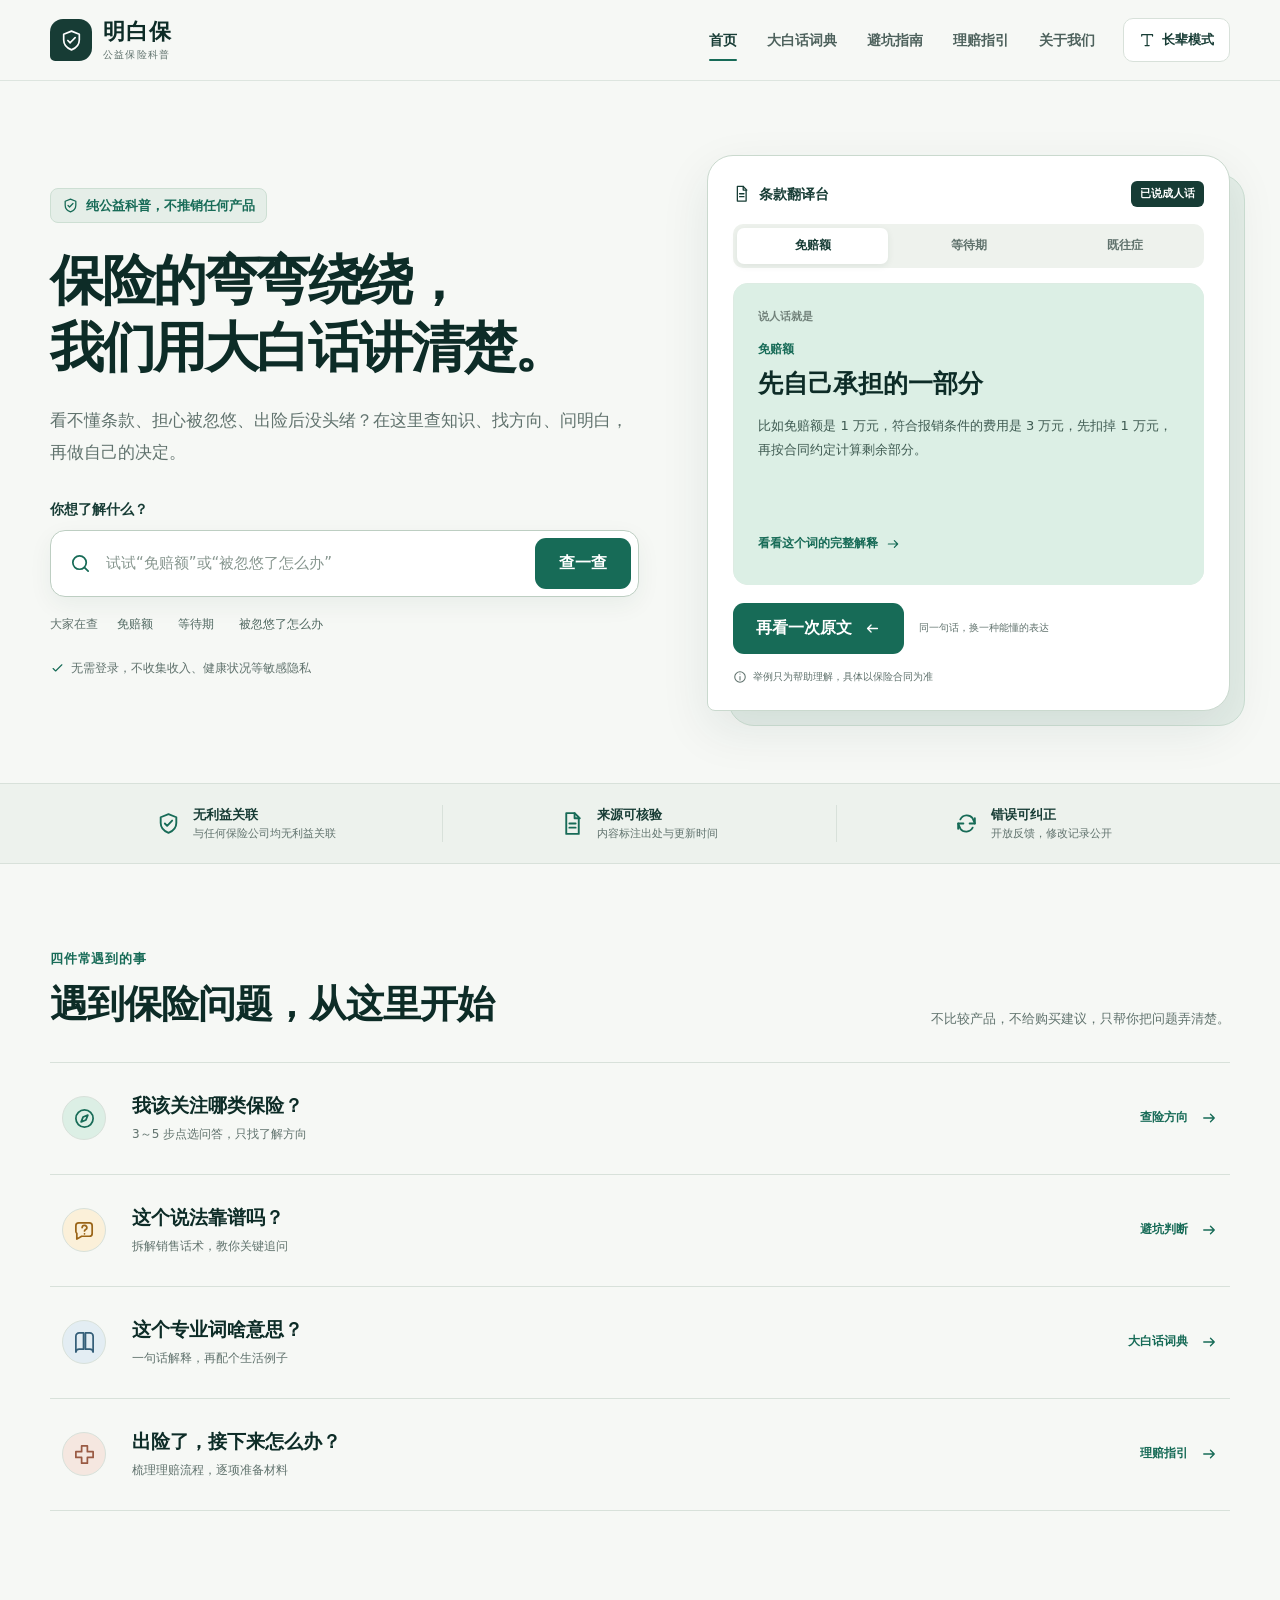
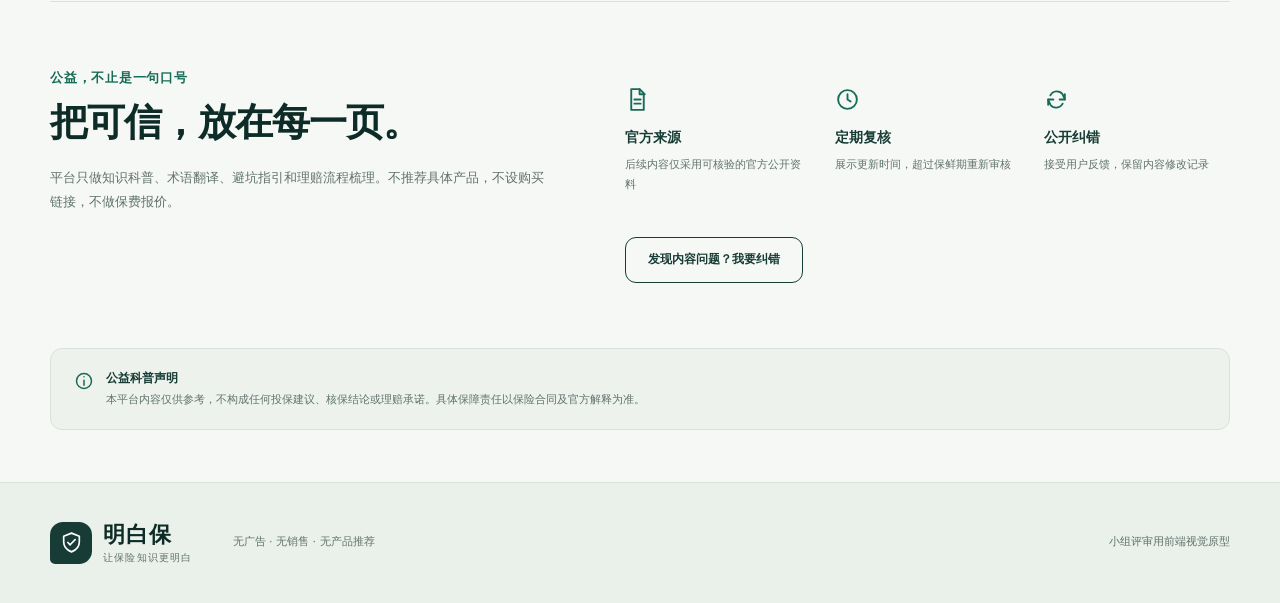
==== commit 7295a83c: "Add files via upload" ====
--- a/index.html
+++ b/index.html
@@ -40,9 +40,9 @@
       </a>
       <nav class="main-nav" id="main-nav" aria-label="主导航">
         <a class="active" href="#top">首页</a>
-        <a href="#dictionary">大白话词典</a>
-        <a href="#pitfalls">避坑指南</a>
-        <a href="#claims">理赔指引</a>
+        <a href="dictionary.html">大白话词典</a>
+        <a href="pitfalls.html">避坑指南</a>
+        <a href="claims.html">理赔指引</a>
         <a href="#about">关于我们</a>
       </nav>
       <div class="header-actions">
@@ -139,17 +139,17 @@
           <span class="task-content"><strong>我该关注哪类保险？</strong><span>3～5 步点选问答，只找了解方向</span></span>
           <span class="task-action">查险方向<svg><use href="#i-arrow"></use></svg></span>
         </button>
-        <a class="task-card warning" href="#pitfalls">
+        <a class="task-card warning" href="pitfalls.html">
           <span class="task-icon"><svg><use href="#i-message"></use></svg></span>
           <span class="task-content"><strong>这个说法靠谱吗？</strong><span>拆解销售话术，教你关键追问</span></span>
           <span class="task-action">避坑判断<svg><use href="#i-arrow"></use></svg></span>
         </a>
-        <a class="task-card dictionary" href="#dictionary">
+        <a class="task-card dictionary" href="dictionary.html">
           <span class="task-icon"><svg><use href="#i-book"></use></svg></span>
           <span class="task-content"><strong>这个专业词啥意思？</strong><span>一句话解释，再配个生活例子</span></span>
           <span class="task-action">大白话词典<svg><use href="#i-arrow"></use></svg></span>
         </a>
-        <a class="task-card claims" href="#claims">
+        <a class="task-card claims" href="claims.html">
           <span class="task-icon"><svg><use href="#i-health"></use></svg></span>
           <span class="task-content"><strong>出险了，接下来怎么办？</strong><span>梳理理赔流程，逐项准备材料</span></span>
           <span class="task-action">理赔指引<svg><use href="#i-arrow"></use></svg></span>
--- a/styles.css
+++ b/styles.css
@@ -597,3 +597,53 @@
 
 
 .elder-button[aria-pressed="true"]:hover { border-color: var(--ink); background: var(--ink); color: var(--white); }
+
+
+main > .dictionary-section,
+main > .pitfalls-section,
+main > .claims-section { display: none; }
+.module-hero { position: relative; isolation: isolate; min-height: 350px; display: flex; align-items: center; background-image: var(--module-image); background-position: center; background-size: cover; color: var(--white); }
+.module-hero::before { content: ""; position: absolute; z-index: -1; inset: 0; background: linear-gradient(90deg, rgba(13, 44, 39, 0.97) 0%, rgba(13, 44, 39, 0.86) 42%, rgba(13, 44, 39, 0.22) 100%); }
+.module-hero > .container { position: relative; padding-block: 45px; }
+.back-home { display: inline-flex; align-items: center; gap: 7px; min-height: 44px; margin-bottom: 20px; color: #e1eee7; font-size: 13px; font-weight: 700; }
+.back-home svg { transform: rotate(180deg); transition: transform 160ms var(--ease-out); }
+.module-kicker { color: #afd3be; font-size: 13px; font-weight: 800; }
+.module-hero h1 { margin-top: 9px; color: var(--white); font-size: 46px; line-height: 1.28; letter-spacing: -0.035em; }
+.module-hero .container > p:last-child { max-width: 540px; margin-top: 16px; color: #d8e6df; font-size: 15px; line-height: 1.85; }
+.module-photo-credit { position: absolute; right: 24px; bottom: 12px; color: #edf5f0; font-size: 10px; text-shadow: 0 1px 5px rgba(0,0,0,0.5); }
+.module-switcher { display: flex; flex-wrap: wrap; gap: 8px; padding-block: 20px; border-bottom: 1px solid var(--border); }
+.module-switcher a { min-height: 44px; display: inline-flex; align-items: center; padding: 8px 15px; border: 1px solid var(--border); border-radius: 9px; color: var(--muted); font-size: 13px; font-weight: 700; transition: background-color 150ms ease, color 150ms ease, border-color 150ms ease, transform 140ms var(--ease-out); }
+.module-switcher a.active { border-color: var(--ink); background: var(--ink); color: var(--white); }
+.module-switcher a:active { transform: scale(0.98); }
+.module-body { padding-top: 42px; padding-bottom: 72px; }
+.module-body .pitch-analysis { max-width: 820px; margin-inline: auto; }
+.module-disclaimer { max-width: 820px; margin: 22px auto 16px; color: var(--muted); font-size: 12px; text-align: center; }
+.module-body > .correction-open { display: flex; margin: 0 auto; }
+.direction-page-panel { max-width: 760px; margin-inline: auto; padding: 32px 36px; border: 1px solid var(--border); border-radius: var(--radius-large); background: var(--white); box-shadow: 0 14px 36px rgba(23,60,53,0.06); }
+.direction-page-panel #wizard-content { min-height: 275px; }
+.direction-page-panel .wizard-note { justify-content: center; }
+@media (hover: hover) and (pointer: fine) {
+  .back-home:hover svg { transform: rotate(180deg) translateX(3px); }
+  .module-switcher a:not(.active):hover { border-color: #a8bbae; background: var(--sage); color: var(--ink); }
+}
+@media (max-width: 640px) {
+  .module-hero { min-height: 330px; background-position: 62% center; }
+  .module-hero::before { background: linear-gradient(90deg, rgba(13,44,39,0.96), rgba(13,44,39,0.72)); }
+  .module-hero h1 { font-size: 35px; }
+  .module-hero .container > p:last-child { font-size: 14px; }
+  .module-switcher { flex-wrap: nowrap; overflow-x: auto; padding-bottom: 14px; }
+  .module-switcher a { flex: 0 0 auto; white-space: nowrap; }
+  .module-body { padding-top: 28px; padding-bottom: 52px; }
+  .direction-page-panel { padding: 23px 19px; }
+}
+.elder-mode .module-hero { min-height: 290px; }
+.elder-mode .module-hero h1 { font-size: 42px; }
+.elder-mode .module-hero .container > p:last-child { font-size: 20px; }
+.elder-mode .back-home { font-size: 17px; }
+.elder-mode .module-switcher a { min-height: 54px; font-size: 17px; }
+.elder-mode .direction-page-panel { padding: 28px; }
+@media (max-width: 640px) {
+  .elder-mode .module-hero h1 { font-size: 34px; }
+  .elder-mode .module-hero .container > p:last-child { font-size: 18px; }
+  .elder-mode .direction-page-panel { padding: 20px; }
+}
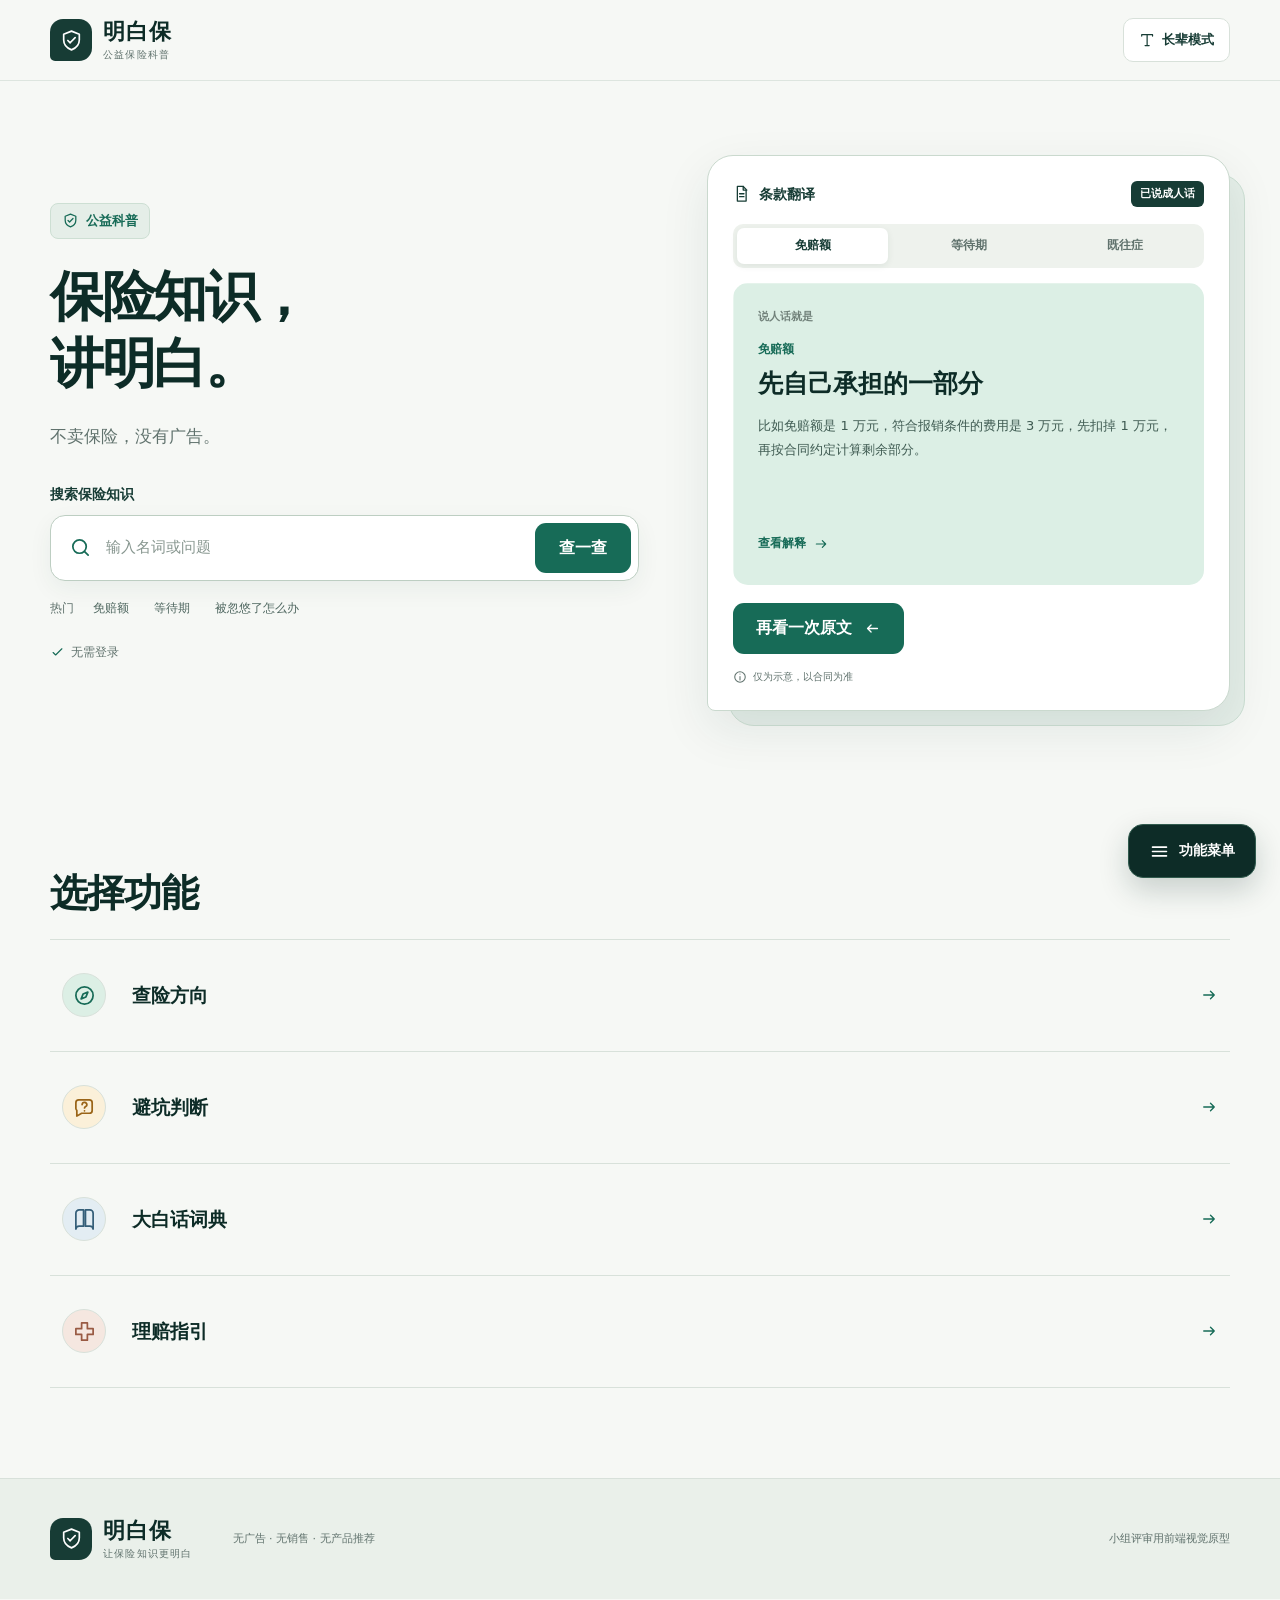
==== commit 8d1849f4: "Add files via upload" ====
--- a/index.html
+++ b/index.html
@@ -8,6 +8,7 @@
   <link rel="icon" href="data:image/svg+xml,%3Csvg xmlns='http://www.w3.org/2000/svg' viewBox='0 0 64 64'%3E%3Crect width='64' height='64' rx='18' fill='%23173c35'/%3E%3Cpath d='M32 12 16 19v12c0 10 7 17 16 21 9-4 16-11 16-21V19L32 12Z' fill='none' stroke='white' stroke-width='4'/%3E%3Cpath d='m23 31 6 6 12-13' fill='none' stroke='white' stroke-width='4' stroke-linecap='round' stroke-linejoin='round'/%3E%3C/svg%3E">
   <link rel="stylesheet" href="styles.css">
   <script src="script.js" defer></script>
+  <script src="overlay.js" defer></script>
 </head>
 <body id="top">
   <a class="skip-link" href="#main">跳到主要内容</a>
@@ -66,32 +67,32 @@
   <main id="main">
     <section class="hero container" aria-labelledby="hero-title">
       <div class="hero-copy">
-        <div class="public-badge"><svg><use href="#i-shield"></use></svg>纯公益科普，不推销任何产品</div>
-        <h1 id="hero-title">保险的弯弯绕绕，<br>我们用大白话讲清楚。</h1>
-        <p class="hero-description">看不懂条款、担心被忽悠、出险后没头绪？在这里查知识、找方向、问明白，再做自己的决定。</p>
+        <div class="public-badge"><svg><use href="#i-shield"></use></svg>公益科普</div>
+        <h1 id="hero-title">保险知识，<br>讲明白。</h1>
+        <p class="hero-description">不卖保险，没有广告。</p>
         <div class="search-area">
           <form class="hero-search" id="search-form" role="search">
-            <label for="site-search">你想了解什么？</label>
+            <label for="site-search">搜索保险知识</label>
             <div class="search-control">
               <svg><use href="#i-search"></use></svg>
-              <input id="site-search" type="search" autocomplete="off" placeholder="试试“免赔额”或“被忽悠了怎么办”">
+              <input id="site-search" type="search" autocomplete="off" placeholder="输入名词或问题">
               <button class="primary-button" type="submit">查一查</button>
             </div>
             <div class="search-results" id="search-results" aria-live="polite" hidden></div>
           </form>
           <div class="quick-search" aria-label="热门搜索">
-            <span>大家在查</span>
+            <span>热门</span>
             <button type="button" data-query="免赔额">免赔额</button>
             <button type="button" data-query="等待期">等待期</button>
             <button type="button" data-query="被忽悠了怎么办">被忽悠了怎么办</button>
           </div>
         </div>
-        <p class="privacy-note"><svg><use href="#i-check"></use></svg>无需登录，不收集收入、健康状况等敏感隐私</p>
+        <p class="privacy-note"><svg><use href="#i-check"></use></svg>无需登录</p>
       </div>
 
       <div class="translation-demo" id="translation-demo" aria-label="可操作的条款翻译示例">
         <div class="demo-heading">
-          <span><svg><use href="#i-file"></use></svg>条款翻译台</span>
+          <span><svg><use href="#i-file"></use></svg>条款翻译</span>
           <span class="demo-tag" id="translation-state">条款原文</span>
         </div>
         <div class="translation-picker" role="group" aria-label="选择一条示例条款">
@@ -103,20 +104,18 @@
           <div class="translation-layer original-layer" id="original-layer">
             <span class="excerpt-label">条款原文 · 示意</span>
             <p id="translation-original">“在一个保单年度内，符合约定的医疗费用，需先扣除年度免赔额，再按约定比例给付……”</p>
-            <span class="layer-caption">每个字都认识，连起来却看不懂？</span>
           </div>
           <div class="translation-layer plain-layer" id="plain-layer" aria-hidden="true" inert>
             <span class="excerpt-label">说人话就是</span>
             <div class="term-line"><span id="translation-term">免赔额</span><strong id="translation-headline">先自己承担的一部分</strong></div>
             <p id="translation-example">比如免赔额是 1 万元，符合报销条件的费用是 3 万元，先扣掉 1 万元，再按合同约定计算剩余部分。</p>
-            <button class="text-button" id="translation-more" type="button" data-open-term="免赔额">看看这个词的完整解释<svg><use href="#i-arrow"></use></svg></button>
+            <button class="text-button" id="translation-more" type="button" data-open-term="免赔额">查看解释<svg><use href="#i-arrow"></use></svg></button>
           </div>
         </div>
         <div class="translation-actions">
           <button class="primary-button translate-button" id="translate-toggle" type="button" aria-pressed="false"><span>翻译成大白话</span><svg><use href="#i-arrow"></use></svg></button>
-          <span>同一句话，换一种能懂的表达</span>
-        </div>
-        <div class="demo-footnote"><svg><use href="#i-info"></use></svg>举例只为帮助理解，具体以保险合同为准</div>
+        </div>
+        <div class="demo-footnote"><svg><use href="#i-info"></use></svg>仅为示意，以合同为准</div>
       </div>
     </section>
 
@@ -129,29 +128,26 @@
     </section>
 
     <section class="tasks-section container" aria-labelledby="tasks-title">
-      <div class="section-heading">
-        <div><p class="section-kicker">四件常遇到的事</p><h2 id="tasks-title">遇到保险问题，从这里开始</h2></div>
-        <p>不比较产品，不给购买建议，只帮你把问题弄清楚。</p>
-      </div>
+      <div class="section-heading"><h2 id="tasks-title">选择功能</h2></div>
       <div class="task-grid">
         <button class="task-card direction" type="button" id="direction-open">
           <span class="task-icon"><svg><use href="#i-compass"></use></svg></span>
-          <span class="task-content"><strong>我该关注哪类保险？</strong><span>3～5 步点选问答，只找了解方向</span></span>
+          <span class="task-content"><strong>查险方向</strong></span>
           <span class="task-action">查险方向<svg><use href="#i-arrow"></use></svg></span>
         </button>
         <a class="task-card warning" href="pitfalls.html">
           <span class="task-icon"><svg><use href="#i-message"></use></svg></span>
-          <span class="task-content"><strong>这个说法靠谱吗？</strong><span>拆解销售话术，教你关键追问</span></span>
+          <span class="task-content"><strong>避坑判断</strong></span>
           <span class="task-action">避坑判断<svg><use href="#i-arrow"></use></svg></span>
         </a>
         <a class="task-card dictionary" href="dictionary.html">
           <span class="task-icon"><svg><use href="#i-book"></use></svg></span>
-          <span class="task-content"><strong>这个专业词啥意思？</strong><span>一句话解释，再配个生活例子</span></span>
+          <span class="task-content"><strong>大白话词典</strong></span>
           <span class="task-action">大白话词典<svg><use href="#i-arrow"></use></svg></span>
         </a>
         <a class="task-card claims" href="claims.html">
           <span class="task-icon"><svg><use href="#i-health"></use></svg></span>
-          <span class="task-content"><strong>出险了，接下来怎么办？</strong><span>梳理理赔流程，逐项准备材料</span></span>
+          <span class="task-content"><strong>理赔指引</strong></span>
           <span class="task-action">理赔指引<svg><use href="#i-arrow"></use></svg></span>
         </a>
       </div>
--- a/styles.css
+++ b/styles.css
@@ -647,3 +647,62 @@
   .elder-mode .module-hero .container > p:last-child { font-size: 18px; }
   .elder-mode .direction-page-panel { padding: 20px; }
 }
+
+
+.main-nav,
+.menu-button,
+.trust-strip,
+main > .about-section,
+main > .disclaimer,
+.module-switcher,
+.module-photo-credit,
+.module-disclaimer,
+.module-body > .correction-open,
+.module-body .article-source { display: none !important; }
+body { padding-bottom: 72px; }
+.floating-menu-button { position: fixed; z-index: 40; right: 24px; bottom: 22px; min-height: 54px; display: inline-flex; align-items: center; justify-content: center; gap: 9px; padding: 13px 20px; border: 1px solid #315b4e; border-radius: 15px; background: var(--ink-deep); color: var(--white); box-shadow: 0 12px 30px rgba(13,44,39,0.2); font-size: 14px; font-weight: 800; transition: background-color 160ms ease, transform 140ms var(--ease-out); }
+.floating-menu-button svg { width: 21px; height: 21px; }
+.floating-menu-button:active { transform: scale(0.97); }
+.overlay-menu { width: min(400px, calc(100% - 28px)); margin: auto 24px 90px auto; padding: 27px; transform-origin: bottom right; }
+.overlay-kicker { color: var(--green); font-size: 11px; font-weight: 700; }
+.overlay-menu h2 { margin-top: 8px; padding-right: 28px; font-size: 24px; }
+.overlay-menu-list { display: grid; gap: 7px; margin-top: 20px; }
+.menu-link { min-height: 52px; display: flex; align-items: center; justify-content: space-between; gap: 15px; padding: 12px 14px; border-radius: 10px; color: var(--ink); font-size: 15px; font-weight: 700; transition: background-color 150ms ease, transform 140ms var(--ease-out); }
+.menu-link svg { width: 17px; height: 17px; color: var(--green); }
+.menu-link.active { background: var(--sage); color: var(--green); }
+.menu-link:active { transform: scale(0.98); }
+.menu-info-button { width: 100%; min-height: 48px; display: flex; align-items: center; justify-content: center; gap: 8px; margin-top: 16px; padding: 10px 14px; border: 1px solid var(--border); border-radius: 10px; background: transparent; color: var(--green); font-size: 13px; font-weight: 700; }
+.page-info-dialog { width: min(590px, calc(100% - 32px)); }
+.page-info-list { margin: 24px 0 0; }
+.page-info-list > div { display: grid; grid-template-columns: 100px 1fr; gap: 18px; padding-block: 16px; border-top: 1px solid var(--border); }
+.page-info-list dt { color: var(--ink); font-size: 13px; font-weight: 800; }
+.page-info-list dd { margin: 0; color: var(--muted); font-size: 13px; line-height: 1.85; }
+.page-info-list a { color: var(--green); text-decoration: underline; text-underline-offset: 3px; }
+.page-info-dialog > .secondary-button { width: 100%; margin-top: 20px; }
+@media (hover: hover) and (pointer: fine) {
+  .floating-menu-button:hover { background: var(--green-hover); }
+  .menu-link:hover { background: var(--sage); }
+  .menu-info-button:hover { background: var(--sage); }
+}
+@media (max-width: 640px) {
+  body { padding-bottom: 76px; }
+  .floating-menu-button { right: 16px; bottom: 16px; min-height: 52px; padding: 12px 17px; }
+  .overlay-menu { width: auto; margin: auto 14px 82px; }
+  .page-info-list > div { grid-template-columns: 1fr; gap: 5px; }
+}
+.elder-mode .floating-menu-button { min-height: 64px; padding: 15px 23px; font-size: 18px; }
+.elder-mode .menu-link { min-height: 64px; font-size: 20px; }
+.elder-mode .menu-info-button { min-height: 58px; font-size: 17px; }
+.elder-mode .page-info-list dt,
+.elder-mode .page-info-list dd { font-size: 17px; }
+
+
+.overlay-menu { position: fixed; inset: auto 24px 90px auto; margin: 0; }
+@media (max-width: 640px) {
+  .overlay-menu { inset: auto 14px 82px 14px; width: auto; max-width: none; margin: 0; }
+}
+
+
+.task-action { font-size: 0; gap: 0; }
+.tasks-section .section-kicker { display: none; }
+.tasks-section .section-heading { margin-bottom: 20px; }
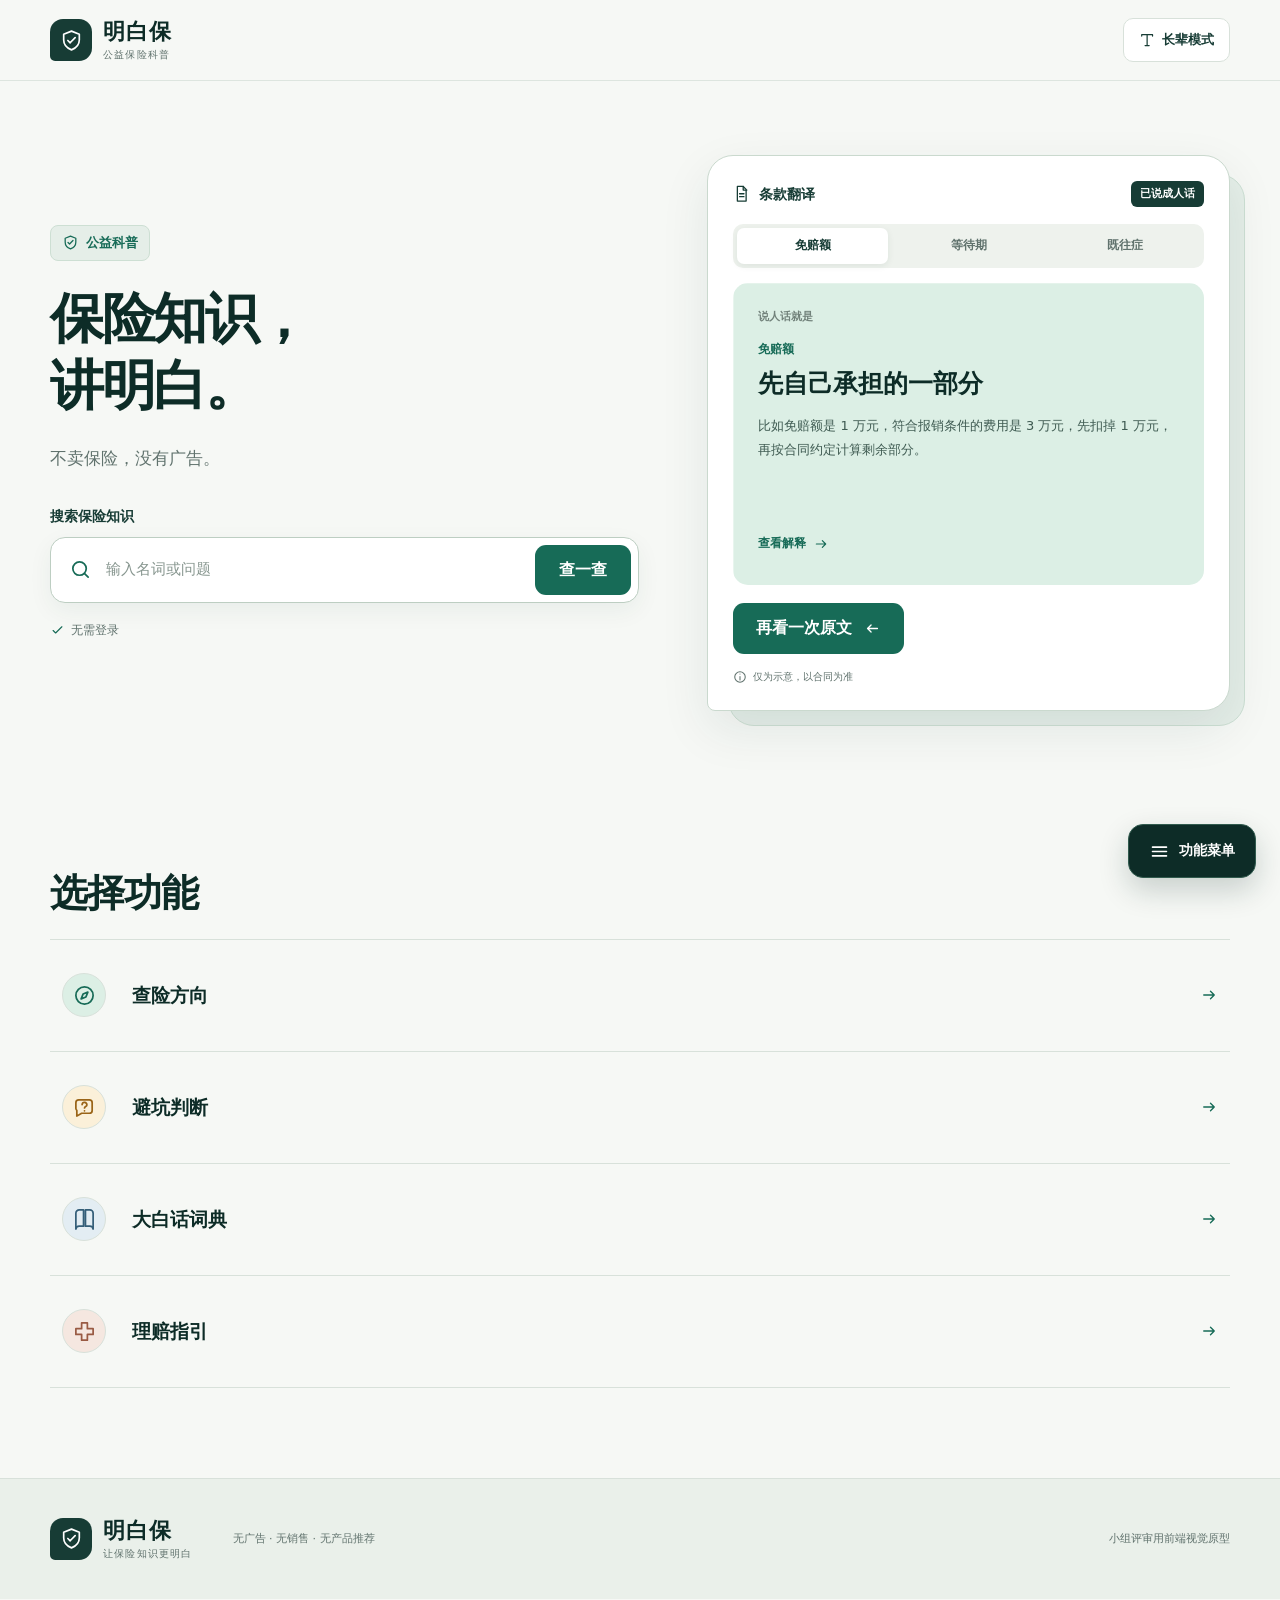
==== commit e82b7a00: "Add files via upload" ====
--- a/index.html
+++ b/index.html
@@ -75,17 +75,11 @@
             <label for="site-search">搜索保险知识</label>
             <div class="search-control">
               <svg><use href="#i-search"></use></svg>
-              <input id="site-search" type="search" autocomplete="off" placeholder="输入名词或问题">
+              <input id="site-search" type="search" autocomplete="off" placeholder="输入名词或问题" aria-controls="search-results" aria-expanded="false">
               <button class="primary-button" type="submit">查一查</button>
             </div>
             <div class="search-results" id="search-results" aria-live="polite" hidden></div>
           </form>
-          <div class="quick-search" aria-label="热门搜索">
-            <span>热门</span>
-            <button type="button" data-query="免赔额">免赔额</button>
-            <button type="button" data-query="等待期">等待期</button>
-            <button type="button" data-query="被忽悠了怎么办">被忽悠了怎么办</button>
-          </div>
         </div>
         <p class="privacy-note"><svg><use href="#i-check"></use></svg>无需登录</p>
       </div>
--- a/styles.css
+++ b/styles.css
@@ -706,3 +706,6 @@
 .task-action { font-size: 0; gap: 0; }
 .tasks-section .section-kicker { display: none; }
 .tasks-section .section-heading { margin-bottom: 20px; }
+
+
+.search-section-label { padding: 9px 12px 5px; color: var(--muted); font-size: 11px; font-weight: 700; }
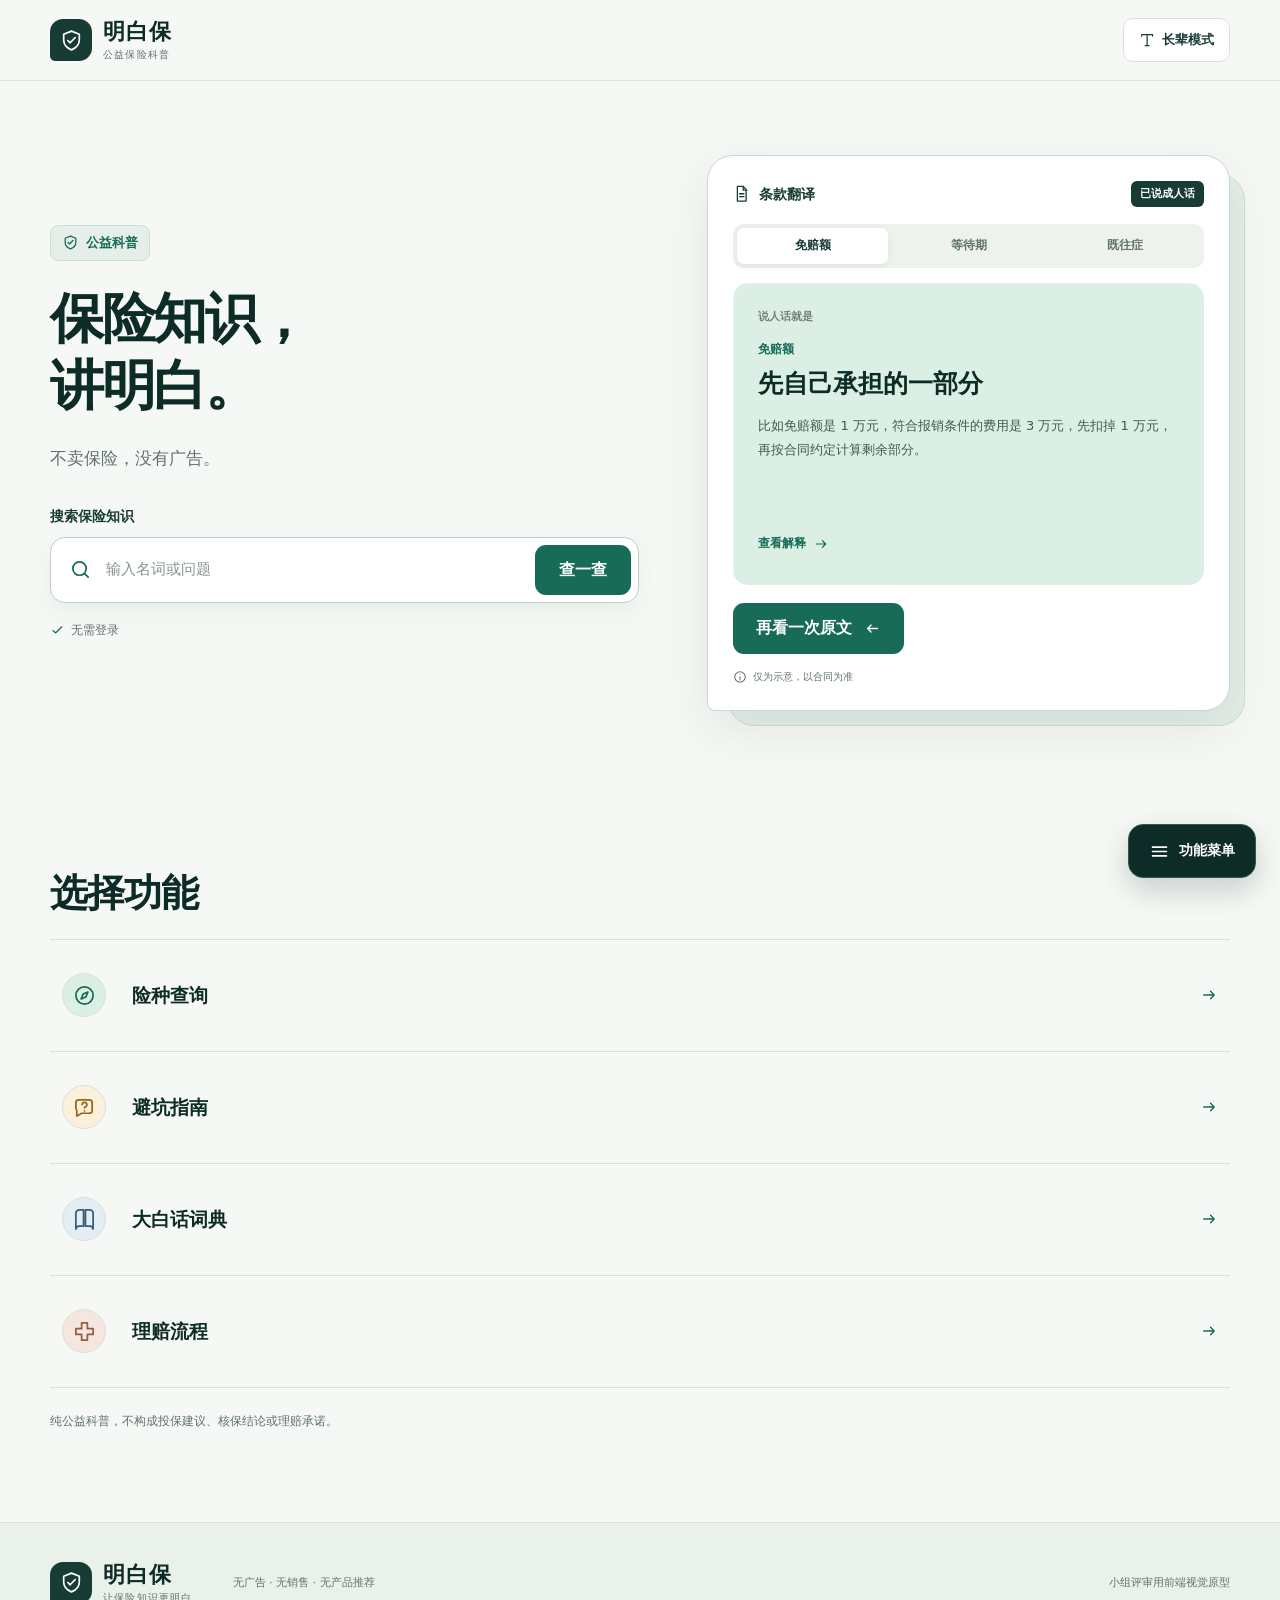
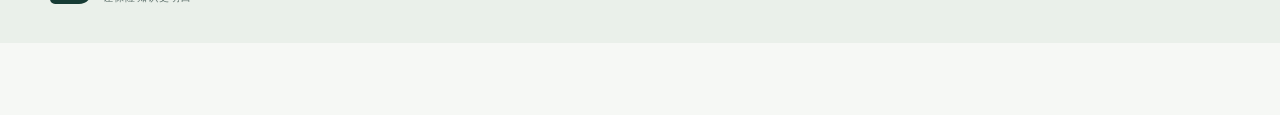
==== commit 250bf1d4: "Add files via upload" ====
--- a/index.html
+++ b/index.html
@@ -5,8 +5,9 @@
   <meta name="viewport" content="width=device-width, initial-scale=1">
   <meta name="description" content="明白保是一个不卖保险、没有广告的公益保险知识科普查询平台视觉原型。">
   <title>明白保｜公益保险知识科普</title>
-  <link rel="icon" href="data:image/svg+xml,%3Csvg xmlns='http://www.w3.org/2000/svg' viewBox='0 0 64 64'%3E%3Crect width='64' height='64' rx='18' fill='%23173c35'/%3E%3Cpath d='M32 12 16 19v12c0 10 7 17 16 21 9-4 16-11 16-21V19L32 12Z' fill='none' stroke='white' stroke-width='4'/%3E%3Cpath d='m23 31 6 6 12-13' fill='none' stroke='white' stroke-width='4' stroke-linecap='round' stroke-linejoin='round'/%3E%3C/svg%3E">
+  <link rel="icon" href="favicon.svg" type="image/svg+xml">
   <link rel="stylesheet" href="styles.css">
+  <script src="terms.js" defer></script>
   <script src="script.js" defer></script>
   <script src="overlay.js" defer></script>
 </head>
@@ -26,43 +27,18 @@
     <symbol id="i-close" viewBox="0 0 24 24"><path d="m6 6 12 12M18 6 6 18"></path></symbol>
     <symbol id="i-file" viewBox="0 0 24 24"><path d="M6 2h8l4 4v16H6V2Z"></path><path d="M14 2v5h5M9 12h6M9 16h6"></path></symbol>
     <symbol id="i-info" viewBox="0 0 24 24"><circle cx="12" cy="12" r="9"></circle><path d="M12 11v6M12 7h.01"></path></symbol>
-    <symbol id="i-alert" viewBox="0 0 24 24"><path d="m12 3 10 18H2L12 3Z"></path><path d="M12 9v5M12 17h.01"></path></symbol>
-    <symbol id="i-clock" viewBox="0 0 24 24"><circle cx="12" cy="12" r="9"></circle><path d="M12 7v5l3 2"></path></symbol>
-    <symbol id="i-refresh" viewBox="0 0 24 24"><path d="M20 7v5h-5M4 17v-5h5"></path><path d="M6.1 8a7 7 0 0 1 11.8-1L20 12M4 12l2.1 5a7 7 0 0 0 11.8-1"></path></symbol>
     <symbol id="i-volume" viewBox="0 0 24 24"><path d="M5 9H2v6h3l5 4V5L5 9ZM15 9a4 4 0 0 1 0 6M18 6a8 8 0 0 1 0 12"></path></symbol>
-    <symbol id="i-chevron" viewBox="0 0 24 24"><path d="m7 10 5 5 5-5"></path></symbol>
   </svg>
 
   <header class="site-header">
     <div class="header-inner container">
-      <a class="brand" href="#top" aria-label="明白保首页">
-        <span class="brand-mark"><svg><use href="#i-shield"></use></svg></span>
-        <span class="brand-name">明白保<small>公益保险科普</small></span>
-      </a>
-      <nav class="main-nav" id="main-nav" aria-label="主导航">
-        <a class="active" href="#top">首页</a>
-        <a href="dictionary.html">大白话词典</a>
-        <a href="pitfalls.html">避坑指南</a>
-        <a href="claims.html">理赔指引</a>
-        <a href="#about">关于我们</a>
-      </nav>
-      <div class="header-actions">
-        <button class="elder-button" id="elder-toggle" type="button" aria-pressed="false">
-          <svg><use href="#i-type"></use></svg><span>长辈模式</span>
-        </button>
-        <button class="menu-button icon-button" id="menu-toggle" type="button" aria-label="打开导航" aria-expanded="false" aria-controls="main-nav">
-          <svg><use href="#i-menu"></use></svg>
-        </button>
-      </div>
+      <a class="brand" href="#top" aria-label="明白保首页"><span class="brand-mark"><svg><use href="#i-shield"></use></svg></span><span class="brand-name">明白保<small>公益保险科普</small></span></a>
+      <nav class="main-nav" id="main-nav" aria-label="主导航"><a class="active" href="#top">首页</a><a href="direction.html">险种查询</a><a href="pitfalls.html">避坑指南</a><a href="dictionary.html">大白话词典</a><a href="claims.html">理赔流程</a></nav>
+      <div class="header-actions"><button class="elder-button" id="elder-toggle" type="button" aria-pressed="false"><svg><use href="#i-type"></use></svg><span>长辈模式</span></button><button class="menu-button icon-button" id="menu-toggle" type="button" aria-label="打开导航" aria-expanded="false" aria-controls="main-nav"><svg><use href="#i-menu"></use></svg></button></div>
     </div>
   </header>
 
-  <section class="elder-toolbar" id="elder-toolbar" aria-label="长辈模式工具" hidden>
-    <div class="container">
-      <span><svg><use href="#i-check"></use></svg>简洁阅读模式：只保留重要内容</span>
-      <button id="elder-read-page" type="button" aria-pressed="false"><svg><use href="#i-volume"></use></svg><span>朗读本页</span></button>
-    </div>
-  </section>
+  <section class="elder-toolbar" id="elder-toolbar" aria-label="长辈模式工具" hidden><div class="container"><span><svg><use href="#i-check"></use></svg>长辈模式已开启</span><button id="elder-read-page" type="button" aria-pressed="false"><svg><use href="#i-volume"></use></svg><span>朗读本页</span></button></div></section>
 
   <main id="main">
     <section class="hero container" aria-labelledby="hero-title">
@@ -73,11 +49,7 @@
         <div class="search-area">
           <form class="hero-search" id="search-form" role="search">
             <label for="site-search">搜索保险知识</label>
-            <div class="search-control">
-              <svg><use href="#i-search"></use></svg>
-              <input id="site-search" type="search" autocomplete="off" placeholder="输入名词或问题" aria-controls="search-results" aria-expanded="false">
-              <button class="primary-button" type="submit">查一查</button>
-            </div>
+            <div class="search-control"><svg><use href="#i-search"></use></svg><input id="site-search" type="search" autocomplete="off" placeholder="输入名词或问题" aria-controls="search-results" aria-expanded="false"><button class="primary-button" type="submit">查一查</button></div>
             <div class="search-results" id="search-results" aria-live="polite" hidden></div>
           </form>
         </div>
@@ -85,189 +57,32 @@
       </div>
 
       <div class="translation-demo" id="translation-demo" aria-label="可操作的条款翻译示例">
-        <div class="demo-heading">
-          <span><svg><use href="#i-file"></use></svg>条款翻译</span>
-          <span class="demo-tag" id="translation-state">条款原文</span>
+        <div class="demo-heading"><span><svg><use href="#i-file"></use></svg>条款翻译</span><span class="demo-tag" id="translation-state">条款原文</span></div>
+        <div class="translation-picker" role="group" aria-label="选择一条示例条款"><button class="active" type="button" data-translation-term="免赔额">免赔额</button><button type="button" data-translation-term="等待期">等待期</button><button type="button" data-translation-term="既往症">既往症</button></div>
+        <div class="translation-stage" id="translation-stage">
+          <div class="translation-layer original-layer" id="original-layer"><span class="excerpt-label">条款原文 · 示意</span><p id="translation-original">“在一个保单年度内，符合约定的医疗费用，需先扣除年度免赔额，再按约定比例给付……”</p></div>
+          <div class="translation-layer plain-layer" id="plain-layer" aria-hidden="true" inert><span class="excerpt-label">说人话就是</span><div class="term-line"><span id="translation-term">免赔额</span><strong id="translation-headline">先自己承担的一部分</strong></div><p id="translation-example">比如免赔额是 1 万元，符合报销条件的费用是 3 万元，先扣掉 1 万元，再按合同约定计算剩余部分。</p><button class="text-button" id="translation-more" type="button" data-open-term="免赔额">查看解释<svg><use href="#i-arrow"></use></svg></button></div>
         </div>
-        <div class="translation-picker" role="group" aria-label="选择一条示例条款">
-          <button class="active" type="button" data-translation-term="免赔额">免赔额</button>
-          <button type="button" data-translation-term="等待期">等待期</button>
-          <button type="button" data-translation-term="既往症">既往症</button>
-        </div>
-        <div class="translation-stage" id="translation-stage">
-          <div class="translation-layer original-layer" id="original-layer">
-            <span class="excerpt-label">条款原文 · 示意</span>
-            <p id="translation-original">“在一个保单年度内，符合约定的医疗费用，需先扣除年度免赔额，再按约定比例给付……”</p>
-          </div>
-          <div class="translation-layer plain-layer" id="plain-layer" aria-hidden="true" inert>
-            <span class="excerpt-label">说人话就是</span>
-            <div class="term-line"><span id="translation-term">免赔额</span><strong id="translation-headline">先自己承担的一部分</strong></div>
-            <p id="translation-example">比如免赔额是 1 万元，符合报销条件的费用是 3 万元，先扣掉 1 万元，再按合同约定计算剩余部分。</p>
-            <button class="text-button" id="translation-more" type="button" data-open-term="免赔额">查看解释<svg><use href="#i-arrow"></use></svg></button>
-          </div>
-        </div>
-        <div class="translation-actions">
-          <button class="primary-button translate-button" id="translate-toggle" type="button" aria-pressed="false"><span>翻译成大白话</span><svg><use href="#i-arrow"></use></svg></button>
-        </div>
+        <div class="translation-actions"><button class="primary-button translate-button" id="translate-toggle" type="button" aria-pressed="false"><span>翻译成大白话</span><svg><use href="#i-arrow"></use></svg></button></div>
         <div class="demo-footnote"><svg><use href="#i-info"></use></svg>仅为示意，以合同为准</div>
-      </div>
-    </section>
-
-    <section class="trust-strip" aria-label="平台信任承诺">
-      <div class="container trust-inner">
-        <div><svg><use href="#i-shield"></use></svg><span><strong>无利益关联</strong>与任何保险公司均无利益关联</span></div>
-        <div><svg><use href="#i-file"></use></svg><span><strong>来源可核验</strong>内容标注出处与更新时间</span></div>
-        <div><svg><use href="#i-refresh"></use></svg><span><strong>错误可纠正</strong>开放反馈，修改记录公开</span></div>
       </div>
     </section>
 
     <section class="tasks-section container" aria-labelledby="tasks-title">
       <div class="section-heading"><h2 id="tasks-title">选择功能</h2></div>
       <div class="task-grid">
-        <button class="task-card direction" type="button" id="direction-open">
-          <span class="task-icon"><svg><use href="#i-compass"></use></svg></span>
-          <span class="task-content"><strong>查险方向</strong></span>
-          <span class="task-action">查险方向<svg><use href="#i-arrow"></use></svg></span>
-        </button>
-        <a class="task-card warning" href="pitfalls.html">
-          <span class="task-icon"><svg><use href="#i-message"></use></svg></span>
-          <span class="task-content"><strong>避坑判断</strong></span>
-          <span class="task-action">避坑判断<svg><use href="#i-arrow"></use></svg></span>
-        </a>
-        <a class="task-card dictionary" href="dictionary.html">
-          <span class="task-icon"><svg><use href="#i-book"></use></svg></span>
-          <span class="task-content"><strong>大白话词典</strong></span>
-          <span class="task-action">大白话词典<svg><use href="#i-arrow"></use></svg></span>
-        </a>
-        <a class="task-card claims" href="claims.html">
-          <span class="task-icon"><svg><use href="#i-health"></use></svg></span>
-          <span class="task-content"><strong>理赔指引</strong></span>
-          <span class="task-action">理赔指引<svg><use href="#i-arrow"></use></svg></span>
-        </a>
+        <a class="task-card direction" href="direction.html"><span class="task-icon"><svg><use href="#i-compass"></use></svg></span><span class="task-content"><strong>险种查询</strong></span><span class="task-action">进入<svg><use href="#i-arrow"></use></svg></span></a>
+        <a class="task-card warning" href="pitfalls.html"><span class="task-icon"><svg><use href="#i-message"></use></svg></span><span class="task-content"><strong>避坑指南</strong></span><span class="task-action">进入<svg><use href="#i-arrow"></use></svg></span></a>
+        <a class="task-card dictionary" href="dictionary.html"><span class="task-icon"><svg><use href="#i-book"></use></svg></span><span class="task-content"><strong>大白话词典</strong></span><span class="task-action">进入<svg><use href="#i-arrow"></use></svg></span></a>
+        <a class="task-card claims" href="claims.html"><span class="task-icon"><svg><use href="#i-health"></use></svg></span><span class="task-content"><strong>理赔流程</strong></span><span class="task-action">进入<svg><use href="#i-arrow"></use></svg></span></a>
       </div>
+      <p class="home-boundary">纯公益科普，不构成投保建议、核保结论或理赔承诺。</p>
     </section>
-
-    <section class="dictionary-section" id="dictionary" aria-labelledby="dictionary-title">
-      <div class="container">
-        <div class="section-heading dictionary-heading">
-          <div><p class="section-kicker">大白话词典</p><h2 id="dictionary-title">一个词，讲明白一件事</h2></div>
-          <p>一句话解释、一个生活例子、一个常见误区。</p>
-        </div>
-        <div class="dictionary-workspace">
-          <div class="term-browser">
-            <label for="term-filter">高频保险词</label>
-            <div class="term-filter"><svg><use href="#i-search"></use></svg><input id="term-filter" type="search" placeholder="筛选词条"></div>
-            <div class="term-list" role="tablist" aria-label="保险词条">
-              <button class="term-tab active" type="button" role="tab" aria-selected="true" data-term="免赔额"><span>免赔额</span><small>先自己承担多少？</small></button>
-              <button class="term-tab" type="button" role="tab" aria-selected="false" data-term="等待期"><span>等待期</span><small>什么时候才开始保障？</small></button>
-              <button class="term-tab" type="button" role="tab" aria-selected="false" data-term="犹豫期"><span>犹豫期</span><small>投保后还能反悔吗？</small></button>
-              <button class="term-tab" type="button" role="tab" aria-selected="false" data-term="现金价值"><span>现金价值</span><small>退保时能拿回多少？</small></button>
-              <button class="term-tab" type="button" role="tab" aria-selected="false" data-term="既往症"><span>既往症</span><small>投保前的病算在内吗？</small></button>
-            </div>
-          </div>
-          <article class="term-article" aria-live="polite">
-            <div class="article-topline"><span class="article-category">保险名词 · 白话解释</span><button class="sound-button" id="read-term" type="button"><svg><use href="#i-volume"></use></svg>朗读</button></div>
-            <h3 id="term-title">免赔额</h3>
-            <p class="term-plain" id="term-plain">保险公司开始按约定赔付前，需要你自己先承担的一部分费用。</p>
-            <div class="example-box"><span>举个生活例子</span><p id="term-example">免赔额是 1 万元，符合报销条件的医疗费用是 3 万元，通常先扣除 1 万元，再按合同约定计算剩余费用如何赔付。</p></div>
-            <div class="misconception"><svg><use href="#i-alert"></use></svg><div><strong>别这样理解</strong><p id="term-misconception">免赔额不等于所有花费都能累计，也不是每次理赔都重新扣除；要看合同约定的是年度免赔额还是次免赔额。</p></div></div>
-            <div class="related-terms"><span>顺便了解</span><div id="related-terms"><button type="button" data-open-term="等待期">等待期</button><button type="button" data-open-term="既往症">既往症</button></div></div>
-            <footer class="article-source"><div><svg><use href="#i-shield"></use></svg><span>专业审核展示位<strong>来源：产品方案示例内容</strong></span></div><span class="update-time">更新于 2026-11-06</span><button type="button" class="correction-open">我要纠错</button></footer>
-          </article>
-        </div>
-      </div>
-    </section>
-
-    <section class="pitfalls-section" id="pitfalls" aria-labelledby="pitfalls-title">
-      <div class="container pitfalls-layout">
-        <div class="pitfalls-intro">
-          <p class="section-kicker">避坑判断</p>
-          <h2 id="pitfalls-title">听到这些话，<br>先别急着相信。</h2>
-          <p>不替你做购买决定，只帮你识别含糊表达，知道下一步该问什么。</p>
-          <div class="pitfall-rule"><svg><use href="#i-shield"></use></svg><span>不贬损机构<br>不比较产品<br>不引导投保</span></div>
-        </div>
-        <div class="pitch-analysis">
-          <div class="pitch-quote"><span>销售话术示意</span><blockquote>“这款产品什么都保，<br>闭眼买就行。”</blockquote></div>
-          <div class="risk-point"><svg><use href="#i-alert"></use></svg><div><strong>问题出在“什么都保”</strong><p>每份保险都有保障范围、责任免除和理赔条件。“都保”往往省略了最重要的限制。</p></div></div>
-          <div class="questions-block">
-            <h3>你可以追问这三句</h3>
-            <details open><summary>哪些情况明确不赔？<svg><use href="#i-chevron"></use></svg></summary><p>请对方指出合同中的“责任免除”条款，而不是只听口头概括。</p></details>
-            <details><summary>等待期和免赔额分别是多少？<svg><use href="#i-chevron"></use></svg></summary><p>问清时间、金额和计算方式，并核对合同对应位置。</p></details>
-            <details><summary>健康告知具体问哪些情况？<svg><use href="#i-chevron"></use></svg></summary><p>按书面问题如实回答，不凭“这个不用说”的口头承诺省略。</p></details>
-          </div>
-          <div class="correct-action"><svg><use href="#i-check"></use></svg><span><strong>更稳妥的做法</strong>拿到完整条款，重点阅读保障责任、责任免除、等待期和理赔材料。</span></div>
-        </div>
-      </div>
-    </section>
-
-    <section class="claims-section container" id="claims" aria-labelledby="claims-title">
-      <div class="section-heading">
-        <div><p class="section-kicker">理赔流程指引</p><h2 id="claims-title">出险之后，按步骤来</h2></div>
-        <p>先理清流程、备好材料。平台不代办理赔，也不承诺结果。</p>
-      </div>
-      <div class="claims-layout">
-        <ol class="claim-timeline">
-          <li><span>1</span><div><strong>及时报案</strong><p>通过保险公司官方渠道说明出险情况，记录报案编号。</p></div></li>
-          <li><span>2</span><div><strong>确认材料</strong><p>根据险种和实际事故，向官方客服核对所需材料。</p></div></li>
-          <li><span>3</span><div><strong>提交申请</strong><p>保留提交凭证与材料副本，留意补充材料通知。</p></div></li>
-          <li><span>4</span><div><strong>跟进结果</strong><p>如有疑问，要求说明依据；需要时通过官方渠道投诉。</p></div></li>
-        </ol>
-        <div class="materials-card">
-          <div class="materials-heading"><div><span>医疗险材料示意</span><h3>我的材料清单</h3></div><span id="material-progress">已准备 0 / 4 项</span></div>
-          <div class="material-list">
-            <label><input type="checkbox"><span class="custom-check"><svg><use href="#i-check"></use></svg></span><span><strong>理赔申请书</strong><small>按保险公司官方模板填写</small></span></label>
-            <label><input type="checkbox"><span class="custom-check"><svg><use href="#i-check"></use></svg></span><span><strong>身份与收款信息</strong><small>按官方要求准备</small></span></label>
-            <label><input type="checkbox"><span class="custom-check"><svg><use href="#i-check"></use></svg></span><span><strong>病历与诊断证明</strong><small>保留完整就诊记录</small></span></label>
-            <label><input type="checkbox"><span class="custom-check"><svg><use href="#i-check"></use></svg></span><span><strong>费用清单与票据</strong><small>原件要求以官方说明为准</small></span></label>
-          </div>
-          <p class="materials-note"><svg><use href="#i-info"></use></svg>这是界面演示，勾选状态不会上传或保存。</p>
-        </div>
-      </div>
-    </section>
-
-    <section class="about-section container" id="about" aria-labelledby="about-title">
-      <div class="about-copy"><p class="section-kicker">公益，不止是一句口号</p><h2 id="about-title">把可信，放在每一页。</h2><p>平台只做知识科普、术语翻译、避坑指引和理赔流程梳理。不推荐具体产品，不设购买链接，不做保费报价。</p></div>
-      <div class="about-principles">
-        <div><svg><use href="#i-file"></use></svg><strong>官方来源</strong><span>后续内容仅采用可核验的官方公开资料</span></div>
-        <div><svg><use href="#i-clock"></use></svg><strong>定期复核</strong><span>展示更新时间，超过保鲜期重新审核</span></div>
-        <div><svg><use href="#i-refresh"></use></svg><strong>公开纠错</strong><span>接受用户反馈，保留内容修改记录</span></div>
-      </div>
-      <button class="secondary-button correction-open" type="button">发现内容问题？我要纠错</button>
-    </section>
-
-    <div class="disclaimer container" role="note"><svg><use href="#i-info"></use></svg><p><strong>公益科普声明</strong>本平台内容仅供参考，不构成任何投保建议、核保结论或理赔承诺。具体保障责任以保险合同及官方解释为准。</p></div>
   </main>
 
-  <footer class="site-footer">
-    <div class="container footer-inner">
-      <a class="brand footer-brand" href="#top"><span class="brand-mark"><svg><use href="#i-shield"></use></svg></span><span class="brand-name">明白保<small>让保险知识更明白</small></span></a>
-      <p>无广告 · 无销售 · 无产品推荐</p>
-      <p class="prototype-label">小组评审用前端视觉原型</p>
-    </div>
-  </footer>
+  <footer class="site-footer"><div class="container footer-inner"><a class="brand footer-brand" href="#top"><span class="brand-mark"><svg><use href="#i-shield"></use></svg></span><span class="brand-name">明白保<small>让保险知识更明白</small></span></a><p>无广告 · 无销售 · 无产品推荐</p><p class="prototype-label">小组评审用前端视觉原型</p></div></footer>
 
-  <dialog class="direction-dialog" id="direction-dialog" aria-labelledby="direction-title">
-    <button class="dialog-close icon-button" type="button" data-close-dialog aria-label="关闭"><svg><use href="#i-close"></use></svg></button>
-    <div class="dialog-badge"><svg><use href="#i-compass"></use></svg>查险方向 · 交互预览</div>
-    <h2 id="direction-title">先了解你，再给出关注方向</h2>
-    <p class="dialog-description">不采集收入，不推荐具体产品。以下为静态演示。</p>
-    <div class="wizard-progress"><span id="wizard-progress-bar"></span></div>
-    <div id="wizard-content"></div>
-    <p class="wizard-note"><svg><use href="#i-shield"></use></svg>结果仅用于知识科普，不构成投保建议</p>
-  </dialog>
-
-  <dialog class="correction-dialog" id="correction-dialog" aria-labelledby="correction-title">
-    <button class="dialog-close icon-button" type="button" data-close-dialog aria-label="关闭"><svg><use href="#i-close"></use></svg></button>
-    <div class="dialog-badge"><svg><use href="#i-refresh"></use></svg>内容纠错</div>
-    <h2 id="correction-title">哪里需要改正？</h2>
-    <p class="dialog-description">无需填写姓名或联系方式。当前为外观原型，不会发送数据。</p>
-    <form id="correction-form">
-      <label for="correction-content">问题描述</label>
-      <textarea id="correction-content" rows="5" required placeholder="请指出词条内容、来源或其他问题"></textarea>
-      <button class="primary-button" type="submit">预览提交反馈</button>
-    </form>
-  </dialog>
-
+  <dialog class="correction-dialog" id="correction-dialog" aria-labelledby="correction-title"><button class="dialog-close icon-button" type="button" data-close-dialog aria-label="关闭"><svg><use href="icons.svg#i-close"></use></svg></button><div class="dialog-badge"><svg><use href="icons.svg#i-refresh"></use></svg>内容纠错</div><h2 id="correction-title">哪里需要改正？</h2><p class="dialog-description">无需填写姓名或联系方式。当前为外观原型，不会发送数据。</p><form id="correction-form"><label for="correction-content">问题描述</label><textarea id="correction-content" rows="5" required placeholder="请指出内容、来源或其他问题"></textarea><button class="primary-button" type="submit">预览提交反馈</button></form></dialog>
   <div class="toast" id="toast" role="status" hidden></div>
 </body>
 </html>
--- a/styles.css
+++ b/styles.css
@@ -709,3 +709,128 @@
 
 
 .search-section-label { padding: 9px 12px 5px; color: var(--muted); font-size: 11px; font-weight: 700; }
+
+
+.home-boundary { margin-top: 24px; color: var(--muted); font-size: 12px; }
+.module-boundary { width: fit-content; margin: 0 auto 24px; padding: 8px 13px; border: 1px solid var(--sage-deep); border-radius: 8px; background: var(--sage); color: var(--green); font-size: 12px; font-weight: 700; }
+.direction-tabs, .scenario-tabs, .claim-type-tabs { display: flex; flex-wrap: wrap; gap: 9px; margin-bottom: 24px; }
+.direction-tabs { justify-content: center; }
+.direction-tabs button, .scenario-tabs button, .claim-type-tabs button { min-height: 46px; padding: 10px 17px; border: 1px solid var(--border); border-radius: 10px; background: var(--white); color: var(--muted); font-size: 13px; font-weight: 700; transition: background-color 150ms ease, border-color 150ms ease, color 150ms ease, transform 140ms var(--ease-out); }
+.direction-tabs button.active, .scenario-tabs button.active, .claim-type-tabs button.active { border-color: var(--ink); background: var(--ink); color: var(--white); }
+.direction-tabs button:active, .scenario-tabs button:active, .claim-type-tabs button:active { transform: scale(0.98); }
+.class-tree { max-width: 900px; margin-inline: auto; }
+.tree-root { width: fit-content; margin: 0 auto 25px; padding: 13px 24px; border-radius: 10px; background: var(--ink); color: var(--white); font-size: 18px; font-weight: 800; }
+.tree-branches { position: relative; display: grid; grid-template-columns: repeat(2, minmax(0, 1fr)); gap: 22px; }
+.tree-branches::before { content: ""; position: absolute; left: 25%; right: 25%; top: -25px; height: 25px; border-top: 1px solid var(--sage-deep); border-inline: 1px solid var(--sage-deep); }
+.tree-branch { overflow: hidden; border: 1px solid var(--border); border-radius: 16px; background: var(--white); }
+.tree-branch h2 { padding: 19px 22px; color: var(--ink); font-size: 20px; }
+.tree-branch.protection h2 { background: var(--mint); }
+.tree-branch.savings h2 { background: var(--blue-soft); }
+.tree-branch ul { margin: 0; padding: 10px 22px 20px; list-style: none; }
+.tree-branch li { display: flex; flex-direction: column; gap: 3px; padding-block: 13px; border-bottom: 1px solid #e8ede8; }
+.tree-branch li:last-child { border-bottom: 0; }
+.tree-branch li strong { color: var(--ink); font-size: 14px; }
+.tree-branch li span { color: var(--muted); font-size: 12px; }
+.wizard-options.multi { display: grid; grid-template-columns: repeat(2, minmax(0, 1fr)); }
+.wizard-choice { min-height: 51px; display: flex; align-items: center; gap: 10px; padding: 10px 13px; border: 1px solid var(--border); border-radius: 10px; background: var(--white); color: var(--ink); font-size: 13px; cursor: pointer; }
+.wizard-choice:has(input:checked) { border-color: var(--green); background: var(--sage); }
+.wizard-choice input { width: 19px; height: 19px; accent-color: var(--green); }
+.wizard-navigation { display: flex; justify-content: space-between; gap: 12px; margin-top: 20px; }
+.wizard-navigation .primary-button:disabled { cursor: not-allowed; opacity: 0.45; }
+.wizard-back { margin-top: 16px; }
+.result-reason { color: var(--muted); font-size: 13px; line-height: 1.85; }
+.result-layout { display: grid; grid-template-columns: 0.9fr 1.1fr; gap: 22px; align-items: center; margin-top: 23px; }
+.pyramid { display: flex; flex-direction: column; align-items: center; gap: 5px; padding: 18px 8px; border-radius: 14px; background: #f0f5f0; }
+.pyramid-layer { display: grid; place-items: center; min-height: 49px; padding: 9px 12px; color: var(--ink); font-size: 11px; font-weight: 800; text-align: center; clip-path: polygon(8% 0, 92% 0, 100% 100%, 0 100%); }
+.pyramid-layer.top { width: 58%; background: #d8e5ed; }
+.pyramid-layer.middle { width: 77%; background: #c5dfcf; }
+.pyramid-layer.base { width: 96%; background: #83b9a3; }
+.result-checklist { color: var(--ink); font-size: 13px; }
+.result-checklist ul { margin: 9px 0 0; padding-left: 20px; color: var(--muted); line-height: 1.9; }
+.matrix-details { margin-top: 22px; border-top: 1px solid var(--border); }
+.matrix-details summary { min-height: 48px; display: flex; align-items: center; color: var(--green); font-size: 12px; font-weight: 700; cursor: pointer; }
+.matrix-scroll { overflow-x: auto; }
+.matrix-scroll table { width: 100%; min-width: 520px; border-collapse: collapse; color: var(--text); font-size: 11px; text-align: center; }
+.matrix-scroll caption { margin-bottom: 8px; color: var(--muted); text-align: left; }
+.matrix-scroll th, .matrix-scroll td { padding: 9px 7px; border: 1px solid var(--border); }
+.matrix-scroll thead th { background: var(--sage); color: var(--ink); }
+.matrix-scroll tbody th { color: var(--ink); text-align: left; }
+.result-disclaimer { margin-top: 18px; color: var(--muted); font-size: 11px; line-height: 1.8; }
+.result-actions { display: flex; gap: 10px; margin-top: 20px; }
+.share-dialog { width: min(500px, calc(100% - 32px)); }
+.share-dialog h2 { margin-bottom: 20px; }
+.share-dialog > .primary-button { width: 100%; margin-top: 18px; }
+.share-card { padding: 26px; border-radius: 15px; background: var(--paper); border: 1px solid var(--border); }
+.share-brand { color: var(--green); font-size: 12px; font-weight: 800; }
+.share-card h3 { margin-top: 17px; color: var(--ink-deep); font-size: 27px; line-height: 1.45; }
+.share-card p { margin-top: 12px; color: var(--muted); font-size: 12px; line-height: 1.85; }
+.share-card ul { margin: 17px 0; padding-left: 20px; color: var(--text); font-size: 12px; line-height: 1.9; }
+.share-card small { color: var(--muted); font-size: 10px; line-height: 1.8; }
+.scenario-tabs, .claim-type-tabs { max-width: 820px; margin-inline: auto; margin-bottom: 20px; }
+.iceberg-workbench { max-width: 820px; display: grid; grid-template-columns: 1.04fr 0.96fr; gap: 0; margin-inline: auto; overflow: hidden; border: 1px solid var(--border); border-radius: var(--radius-large); background: var(--white); }
+.iceberg-panel { display: grid; place-items: center; padding: 14px; background: #edf4ee; }
+.iceberg-visual { display: block; width: 100%; height: auto; }
+.pitfall-detail { padding: 27px; }
+.detail-label { color: var(--green); font-size: 11px; font-weight: 800; }
+.pitfall-detail blockquote { margin: 14px 0 22px; color: var(--ink-deep); font-size: 24px; font-weight: 800; line-height: 1.55; }
+.pitfall-detail .risk-point { margin: 0; padding: 17px; border-color: #eeddbd; background: var(--amber-soft); }
+.pitfall-detail .risk-point strong { color: #805616; }
+.pitfall-detail .risk-point p { color: #715f3e; }
+.module-body .questions-block { max-width: 820px; margin: 22px auto 0; padding: 23px 27px; border: 1px solid var(--border); border-radius: 16px; background: var(--white); }
+.module-body .questions-block h2 { color: var(--ink); font-size: 17px; }
+.module-body .questions-block details { border-bottom-color: var(--border); }
+.module-body .questions-block summary { color: var(--ink); font-size: 13px; }
+.module-body .questions-block summary svg { color: var(--green); }
+.module-body .questions-block details p { color: var(--muted); }
+.module-body > .correct-action { max-width: 820px; margin: 18px auto 0; border-radius: 10px; }
+.content-provenance { max-width: 820px; display: flex; align-items: center; justify-content: space-between; gap: 18px; margin: 25px auto 0; padding-top: 16px; border-top: 1px solid var(--border); color: var(--muted); font-size: 10px; }
+.content-provenance button { min-height: 40px; padding: 6px 0; border: 0; background: transparent; color: var(--green); font-size: 11px; font-weight: 700; white-space: nowrap; }
+.dictionary-count { color: var(--muted); font-size: 10px; font-weight: 500; }
+.term-article h2 { margin-top: 14px; color: var(--ink-deep); font-size: 42px; line-height: 1.3; letter-spacing: -0.03em; }
+.term-list { max-height: 520px; overflow-y: auto; padding-right: 3px; scrollbar-width: thin; }
+.claims-extras { display: grid; grid-template-columns: 1.2fr 0.8fr; gap: 24px; margin-top: 36px; }
+.denial-panel { padding: 25px; border: 1px solid var(--border); border-radius: 16px; background: var(--white); }
+.denial-panel h2 { color: var(--ink); font-size: 18px; }
+.denial-panel details { border-top: 1px solid var(--border); }
+.denial-panel details:first-of-type { margin-top: 15px; }
+.denial-panel summary { min-height: 48px; display: flex; align-items: center; color: var(--ink); font-size: 13px; font-weight: 700; cursor: pointer; }
+.denial-panel details p { padding-bottom: 15px; color: var(--muted); font-size: 12px; line-height: 1.8; }
+.official-channel { padding: 25px; border-radius: 16px; background: var(--ink-deep); color: var(--white); }
+.official-channel > span { color: #b4cec0; font-size: 11px; }
+.official-channel h2 { margin-top: 8px; font-size: 42px; letter-spacing: 0.04em; }
+.official-channel p { margin-top: 8px; color: #c8dbd2; font-size: 12px; line-height: 1.85; }
+.official-channel a { display: inline-flex; align-items: center; gap: 8px; margin-top: 20px; color: #e0f0e7; font-size: 12px; font-weight: 700; }
+.materials-heading h2 { margin-top: 3px; color: var(--ink); font-size: 21px; }
+@media (hover: hover) and (pointer: fine) {
+  .direction-tabs button:not(.active):hover, .scenario-tabs button:not(.active):hover, .claim-type-tabs button:not(.active):hover { border-color: #a8bbae; background: var(--sage); color: var(--ink); }
+  .menu-link:hover { background: var(--sage); }
+}
+@media (max-width: 850px) {
+  .iceberg-workbench { grid-template-columns: 1fr; }
+  .pitfall-detail blockquote { font-size: 22px; }
+  .claims-extras { grid-template-columns: 1fr; }
+}
+@media (max-width: 640px) {
+  .tree-branches { grid-template-columns: 1fr; }
+  .tree-branches::before { display: none; }
+  .wizard-options.multi { grid-template-columns: 1fr; }
+  .result-layout { grid-template-columns: 1fr; }
+  .result-actions { flex-direction: column; }
+  .result-actions button { width: 100%; }
+  .direction-tabs, .scenario-tabs, .claim-type-tabs { flex-wrap: nowrap; overflow-x: auto; padding-bottom: 6px; }
+  .direction-tabs button, .scenario-tabs button, .claim-type-tabs button { flex: 0 0 auto; white-space: nowrap; }
+  .pitfall-detail { padding: 21px; }
+  .content-provenance { align-items: flex-start; flex-direction: column; gap: 5px; }
+  .content-provenance button { min-height: 44px; }
+  .term-list { max-height: none; overflow-x: auto; overflow-y: hidden; padding-right: 0; }
+  .term-article h2 { font-size: 34px; }
+  .home-boundary { font-size: 11px; }
+}
+.elder-mode .direction-tabs button, .elder-mode .scenario-tabs button, .elder-mode .claim-type-tabs button { min-height: 58px; font-size: 17px; }
+.elder-mode .wizard-choice { min-height: 62px; font-size: 18px; }
+.elder-mode .module-boundary { font-size: 15px; }
+.elder-mode .result-checklist, .elder-mode .result-reason { font-size: 18px; }
+.elder-mode .content-provenance { font-size: 14px; }
+.elder-mode .content-provenance button { font-size: 15px; }
+.elder-mode .denial-panel summary, .elder-mode .denial-panel details p, .elder-mode .official-channel p, .elder-mode .official-channel a { font-size: 17px; }
+.elder-mode .term-list { max-height: none; }
